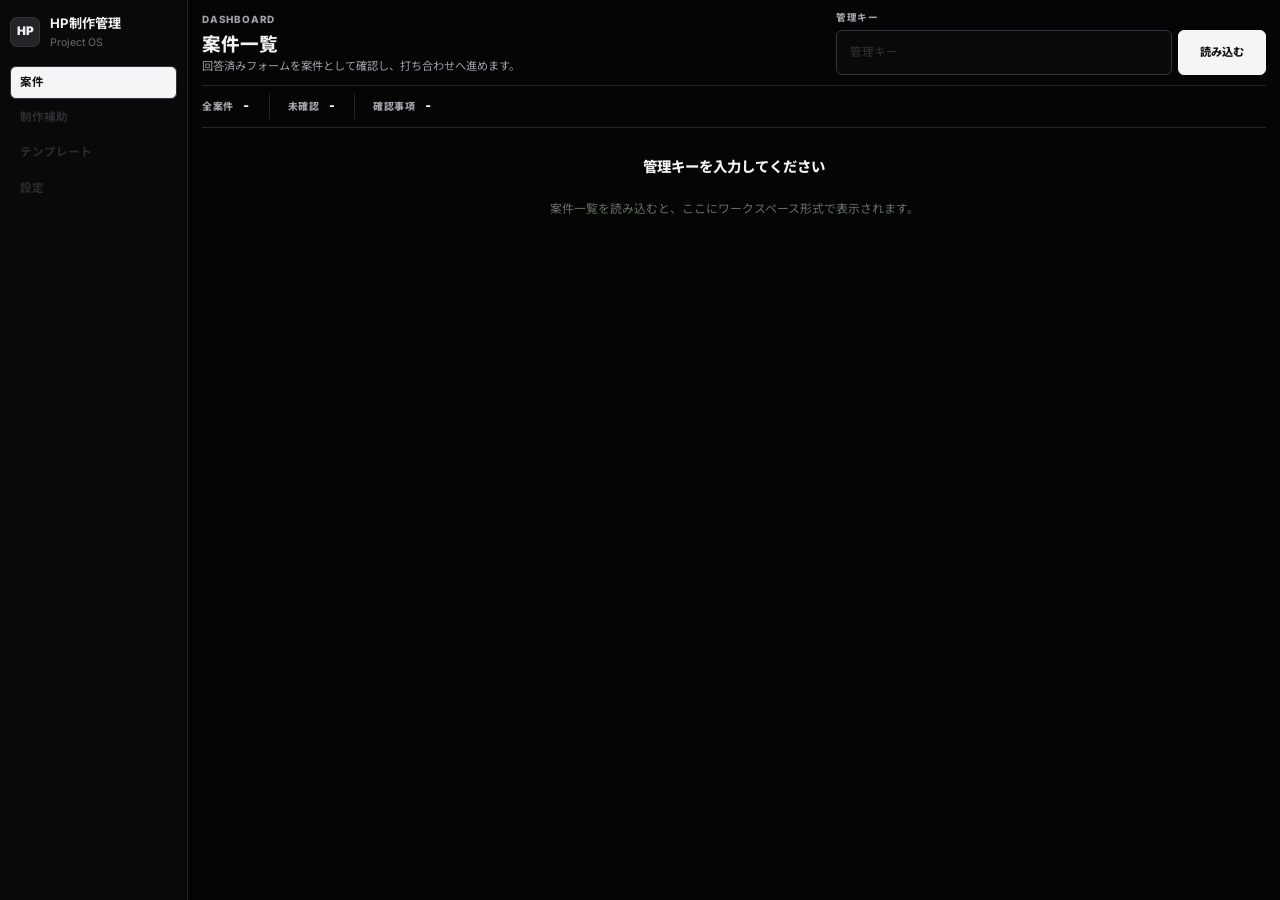
==== admin.html @ 3d40e015 "Darken compact meeting edit form" ====
<!doctype html>
<html lang="ja">
  <head>
    <meta charset="utf-8" />
    <meta name="viewport" content="width=device-width, initial-scale=1" />
    <title>HP制作管理 管理画面</title>
    <meta
      name="description"
      content="ホームページ制作案件を管理するための管理画面です。"
    />
    <link rel="stylesheet" href="./styles.css?v=20260622-dark-meeting-edit" />
  </head>
  <body>
    <main class="app-shell" aria-label="管理画面を読み込み中"></main>
    <script src="./config.js?v=20260525"></script>
    <script src="./app.js?v=20260622-dark-meeting-edit"></script>
  </body>
</html>
---- styles.css ----
@import url("https://fonts.googleapis.com/css2?family=Inter:wght@400;500;600;700;800&family=Noto+Sans+JP:wght@400;500;700;800&display=swap");

:root {
  color-scheme: light;
  --bg: #121513;
  --bg-soft: #eef0eb;
  --panel: #fbfbf8;
  --paper: #ffffff;
  --text: #171917;
  --muted: #676b65;
  --line: #d9ddd4;
  --line-strong: #b9c0b5;
  --soft: #f3f4ef;
  --primary: #0b6b63;
  --primary-dark: #084b46;
  --primary-soft: #e5f1ef;
  --accent: #a8663a;
  --danger: #b42318;
  --danger-soft: #fff1ee;
  --focus: #1f8bff;
  --shadow: 0 28px 80px rgba(0, 0, 0, 0.28);
}

* {
  box-sizing: border-box;
  letter-spacing: 0;
}

body {
  margin: 0;
  min-width: 0;
  min-height: 100vh;
  background:
    linear-gradient(90deg, rgba(255, 255, 255, 0.045) 1px, transparent 1px),
    linear-gradient(180deg, rgba(255, 255, 255, 0.04) 1px, transparent 1px),
    linear-gradient(145deg, #101412 0%, #18211f 48%, #e9e7df 48.1%, #f5f3ee 100%);
  background-size: 64px 64px, 64px 64px, auto;
  color: var(--text);
  font-family:
    "Noto Sans JP",
    "Yu Gothic",
    "Hiragino Kaku Gothic ProN",
    system-ui,
    -apple-system,
    BlinkMacSystemFont,
    "Segoe UI",
    sans-serif;
  line-height: 1.7;
}

button,
input,
textarea,
select {
  font: inherit;
}

button {
  cursor: pointer;
}

.app-shell {
  width: 100%;
  min-height: 100vh;
  padding: 48px 18px;
  display: flex;
  align-items: flex-start;
  justify-content: center;
}

.form-panel {
  position: relative;
  width: min(100%, 1060px);
  overflow: hidden;
  background: var(--panel);
  border: 1px solid rgba(255, 255, 255, 0.52);
  border-radius: 8px;
  box-shadow: var(--shadow);
  padding: 46px;
}

.form-panel::before {
  content: "";
  position: absolute;
  inset: 0 0 auto;
  height: 5px;
  background: linear-gradient(90deg, var(--primary), var(--accent));
}

.app-header {
  margin-bottom: 32px;
  padding-bottom: 26px;
  border-bottom: 1px solid var(--line);
}

.meeting-banner {
  display: flex;
  align-items: center;
  justify-content: space-between;
  gap: 18px;
  margin: -10px 0 30px;
  padding: 16px;
  border: 1px solid #bfd7d4;
  border-radius: 6px;
  background: var(--primary-soft);
}

.meeting-kicker {
  margin: 0 0 2px;
  color: var(--primary-dark);
  font-size: 0.78rem;
  font-weight: 850;
}

.meeting-title {
  margin: 0;
  font-weight: 850;
}

.meeting-meta {
  margin: 4px 0 0;
  color: var(--muted);
  font-size: 0.9rem;
}

.meeting-actions {
  display: flex;
  flex: 0 0 auto;
  gap: 10px;
}

.meeting-actions .button {
  width: 54px;
  min-height: 46px;
  padding: 9px;
  white-space: nowrap;
}

.icon-text-button {
  display: inline-flex;
  align-items: center;
  justify-content: center;
  gap: 8px;
}

.button-icon {
  display: inline-grid;
  place-items: center;
  width: 22px;
  height: 22px;
  flex: 0 0 auto;
}

.button-icon svg {
  width: 21px;
  height: 21px;
  fill: none;
  stroke: currentColor;
  stroke-width: 2.2;
  stroke-linecap: round;
  stroke-linejoin: round;
}

.meeting-actions .button span:last-child {
  display: none;
}

.eyebrow {
  margin: 0 0 10px;
  color: var(--accent);
  font-size: 0.86rem;
  font-weight: 800;
}

h1,
h2,
h3 {
  line-height: 1.32;
}

h1 {
  margin: 0;
  color: #111311;
  font-size: 2.16rem;
  font-weight: 850;
}

.lead {
  max-width: none;
  margin: 16px 0 0;
  color: var(--muted);
  font-size: 1rem;
}

.progress-wrap {
  margin-bottom: 30px;
}

.progress-meta-hidden {
  display: none !important;
}

.progress-meta {
  display: flex;
  align-items: center;
  justify-content: space-between;
  gap: 16px;
  margin-bottom: 10px;
  color: var(--muted);
  font-size: 0.92rem;
  font-weight: 700;
}

.save-status {
  color: var(--primary);
}

.progress-track {
  height: 8px;
  overflow: hidden;
  border-radius: 999px;
  background: #e4e7df;
}

.progress-bar {
  height: 100%;
  width: 0;
  border-radius: inherit;
  background: linear-gradient(90deg, var(--primary), #2d8d83 62%, var(--accent));
  transition: width 180ms ease;
}

.step-jump-nav {
  display: grid;
  grid-template-columns: repeat(10, minmax(0, 1fr));
  gap: 7px;
  margin-top: 14px;
}

.step-jump-button {
  display: grid;
  place-items: center;
  gap: 3px;
  min-width: 0;
  min-height: 52px;
  padding: 7px 5px;
  border: 1px solid var(--line);
  border-radius: 6px;
  background: var(--paper);
  color: var(--muted);
  font-weight: 850;
}

.step-jump-button:hover,
.step-jump-button:focus-visible {
  border-color: var(--primary);
  color: var(--primary-dark);
  background: var(--primary-soft);
}

.step-jump-button.active {
  border-color: var(--primary);
  background: var(--primary);
  color: #ffffff;
}

.step-jump-button.visited:not(.active) {
  border-color: #c7dcd9;
  background: #f0f7f5;
  color: var(--primary-dark);
}

.step-jump-number {
  display: inline-grid;
  place-items: center;
  width: 22px;
  height: 22px;
  border-radius: 999px;
  background: #eef0eb;
  color: inherit;
  font-size: 0.82rem;
  line-height: 1;
}

.step-jump-button.active .step-jump-number {
  background: rgba(255, 255, 255, 0.2);
}

.step-jump-label {
  width: 100%;
  overflow: hidden;
  text-align: center;
  text-overflow: ellipsis;
  white-space: nowrap;
  font-size: 0.72rem;
  line-height: 1.15;
}

.review-needed-panel {
  margin: -10px 0 28px;
  padding: 16px;
  border: 1px solid var(--line);
  border-radius: 6px;
  background: var(--paper);
  box-shadow: 0 10px 28px rgba(18, 21, 19, 0.05);
}

.review-needed-header {
  display: flex;
  align-items: center;
  justify-content: space-between;
  gap: 12px;
  margin-bottom: 12px;
}

.review-needed-kicker {
  margin: 0 0 2px;
  color: var(--accent);
  font-size: 0.78rem;
  font-weight: 850;
}

.review-needed-header h2 {
  margin: 0;
  font-size: 1.08rem;
}

.review-needed-list {
  display: grid;
  grid-template-columns: repeat(2, minmax(0, 1fr));
  gap: 8px;
}

.review-needed-item {
  display: grid;
  grid-template-columns: 72px 1fr;
  align-items: center;
  gap: 10px;
  min-width: 0;
  border: 1px solid var(--line);
  border-radius: 6px;
  background: var(--soft);
  padding: 10px;
  color: var(--text);
  text-align: left;
}

.review-needed-item:hover,
.review-needed-item:focus-visible {
  border-color: var(--primary);
  background: var(--primary-soft);
}

.review-needed-step {
  display: inline-grid;
  place-items: center;
  min-height: 30px;
  border-radius: 999px;
  background: #ffffff;
  color: var(--primary-dark);
  font-size: 0.78rem;
  font-weight: 850;
}

.review-needed-main {
  display: grid;
  gap: 1px;
  min-width: 0;
}

.review-needed-field {
  overflow: hidden;
  color: var(--muted);
  font-size: 0.82rem;
  text-overflow: ellipsis;
  white-space: nowrap;
}

.review-needed-value {
  overflow: hidden;
  font-weight: 850;
  text-overflow: ellipsis;
  white-space: nowrap;
}

.review-needed-summary {
  display: flex;
  align-items: center;
  gap: 14px;
  margin-bottom: 18px;
  padding: 16px;
  border-radius: 6px;
  background: var(--primary-soft);
  color: var(--primary-dark);
}

.review-needed-summary span {
  display: inline-grid;
  place-items: center;
  width: 46px;
  height: 46px;
  border-radius: 999px;
  background: var(--primary);
  color: #ffffff;
  font-size: 1.35rem;
  font-weight: 850;
}

.review-needed-summary p {
  margin: 0;
  font-weight: 850;
}

.review-needed-groups {
  display: grid;
  gap: 16px;
}

.review-needed-group {
  border: 1px solid var(--line);
  border-radius: 6px;
  background: var(--paper);
  overflow: hidden;
}

.review-needed-group-title {
  width: 100%;
  display: grid;
  grid-template-columns: 86px 1fr auto;
  align-items: center;
  gap: 12px;
  border: 0;
  border-bottom: 1px solid var(--line);
  background: #f7f8f4;
  padding: 13px 14px;
  text-align: left;
}

.review-needed-group-title span {
  display: inline-grid;
  place-items: center;
  min-height: 30px;
  border-radius: 999px;
  background: #ffffff;
  color: var(--primary-dark);
  font-size: 0.78rem;
  font-weight: 850;
}

.review-needed-group-title strong {
  min-width: 0;
  font-size: 1rem;
}

.review-needed-group-title em {
  color: var(--muted);
  font-style: normal;
  font-weight: 850;
}

.review-needed-list-large {
  grid-template-columns: repeat(2, minmax(0, 1fr));
  padding: 12px;
}

.review-needed-list-large .review-needed-item {
  grid-template-columns: 1fr;
}

.admin-mode {
  min-height: 100vh;
  background: #f6f7f3;
  color: #151815;
}

.admin-app-shell {
  min-height: 100vh;
  display: grid;
  grid-template-columns: 248px 1fr;
}

body.is-company-management-open {
  overflow: hidden;
}

.admin-sidebar {
  position: sticky;
  top: 0;
  height: 100vh;
  padding: 24px 18px;
  background: #111714;
  color: #f7f4e9;
}

.admin-brand {
  display: flex;
  align-items: center;
  gap: 12px;
  margin-bottom: 30px;
}

.admin-brand > span {
  display: grid;
  place-items: center;
  width: 42px;
  height: 42px;
  border-radius: 8px;
  background: #e6c66a;
  color: #111714;
  font-weight: 900;
}

.admin-brand strong,
.admin-brand small {
  display: block;
}

.admin-brand small {
  color: #aab0a5;
}

.admin-nav {
  display: grid;
  gap: 8px;
}

.admin-nav a {
  display: block;
  border-radius: 6px;
  color: #cfd5ca;
  padding: 11px 12px;
  text-decoration: none;
  font-weight: 850;
}

.admin-nav a.active {
  background: #25332d;
  color: #ffffff;
}

.admin-nav a[aria-disabled="true"] {
  opacity: 0.48;
}

.admin-workspace {
  padding: 28px;
}

.admin-hero {
  display: grid;
  grid-template-columns: 1fr minmax(320px, 420px);
  gap: 18px;
  align-items: end;
  margin-bottom: 18px;
}

.admin-hero p {
  margin: 0 0 6px;
  color: #0b6b63;
  font-size: 0.82rem;
  font-weight: 900;
  text-transform: uppercase;
}

.admin-hero h1 {
  margin: 0;
  font-size: 2rem;
}

.admin-hero span {
  color: #697067;
}

.admin-key-card,
.admin-stats article,
.admin-control-bar,
.admin-card,
.admin-empty-state {
  border: 1px solid #d8ddd4;
  border-radius: 8px;
  background: #ffffff;
  box-shadow: 0 14px 34px rgba(18, 21, 19, 0.06);
}

.admin-key-card {
  padding: 14px;
}

.admin-key-card label,
.admin-search label,
.admin-status-filter label {
  display: block;
  margin-bottom: 7px;
  color: #697067;
  font-size: 0.78rem;
  font-weight: 850;
}

.admin-key-card div {
  display: grid;
  grid-template-columns: 1fr auto;
  gap: 8px;
}

.admin-primary-button {
  display: inline-flex;
  align-items: center;
  justify-content: center;
  min-height: 44px;
  border: 0;
  border-radius: 6px;
  background: #111714;
  color: #ffffff;
  padding: 10px 16px;
  text-decoration: none;
  font-weight: 900;
}

.admin-stats {
  display: grid;
  grid-template-columns: repeat(3, minmax(0, 1fr));
  gap: 12px;
  margin-bottom: 16px;
}

.admin-stats article {
  padding: 16px;
}

.admin-stats span {
  display: block;
  color: #697067;
  font-size: 0.82rem;
  font-weight: 850;
}

.admin-stats strong {
  display: block;
  margin-top: 4px;
  font-size: 1.9rem;
}

.admin-control-bar {
  display: grid;
  grid-template-columns: 1fr 220px auto;
  gap: 12px;
  align-items: end;
  margin-bottom: 16px;
  padding: 14px;
}

.admin-summary {
  color: #697067;
  font-weight: 850;
  white-space: nowrap;
}

.admin-list {
  display: grid;
  gap: 12px;
}

.admin-empty-state {
  padding: 36px;
  text-align: center;
}

.admin-empty-state h2,
.admin-empty-state p {
  margin: 0;
}

.admin-empty-state p {
  margin-top: 8px;
  color: #697067;
}

.admin-card {
  padding: 0;
}

.admin-card-date {
  margin: 0 0 4px;
  color: #697067;
  font-size: 0.82rem;
  font-weight: 850;
}

.admin-card h2,
.admin-card p {
  margin: 0;
}

.admin-company-card-button {
  display: block;
  width: 100%;
  min-height: 74px;
  border: 0;
  border-radius: 8px;
  background: #ffffff;
  color: #111714;
  padding: 20px 22px;
  font-size: 1.28rem;
  font-weight: 900;
  text-align: left;
  cursor: pointer;
}

.admin-company-card-button:hover,
.admin-company-card-button:focus-visible {
  background: #f7faf7;
  color: #075f55;
}

.project-drawer {
  position: fixed;
  inset: 0;
  z-index: 100;
  background: #eef1ec;
}

.project-drawer-backdrop {
  display: none;
  border: 0;
  background: transparent;
}

.project-drawer-panel {
  position: absolute;
  inset: 0;
  width: 100%;
  min-height: 100dvh;
  overflow: auto;
  background: #eef1ec;
  box-shadow: none;
}

.project-drawer-header {
  position: sticky;
  top: 0;
  z-index: 1;
  display: flex;
  align-items: flex-start;
  justify-content: space-between;
  gap: 16px;
  padding: 22px;
  border-bottom: 1px solid #d8ddd4;
  background: #ffffff;
}

.project-drawer-header p,
.project-drawer-header h2,
.project-drawer-header span {
  margin: 0;
}

.project-drawer-header p {
  color: #0b6b63;
  font-size: 0.78rem;
  font-weight: 900;
}

.project-drawer-header h2 {
  margin-top: 2px;
  font-size: 1.35rem;
}

.project-drawer-header span {
  color: #697067;
}

.project-drawer-close {
  display: inline-grid;
  place-items: center;
  width: 38px;
  height: 38px;
  border: 1px solid #d8ddd4;
  border-radius: 999px;
  background: #ffffff;
  color: #111714;
  font-size: 1.2rem;
}

.project-explorer {
  display: grid;
  grid-template-columns: 320px minmax(0, 1fr);
  min-height: calc(100dvh - 101px);
}

.project-tree {
  border-right: 1px solid #d8ddd4;
  background: #f7f8f5;
  padding: 16px 12px;
}

.project-tree-root {
  margin: 0 0 12px;
  border-radius: 6px;
  background: #111714;
  color: #ffffff;
  padding: 11px 12px;
  font-size: 0.86rem;
  font-weight: 900;
}

.project-tree-item {
  display: grid;
  grid-template-columns: 30px minmax(0, 1fr) auto;
  align-items: center;
  gap: 10px;
  width: 100%;
  min-height: 58px;
  border: 0;
  border-radius: 7px;
  background: transparent;
  color: #30362f;
  padding: 9px 10px;
  text-align: left;
}

.project-tree-item:hover,
.project-tree-item.is-active {
  background: #e4ebe6;
}

.project-tree-item:disabled {
  cursor: not-allowed;
  opacity: 0.45;
}

.project-tree-item.is-active {
  color: #075f55;
}

.project-tree-child {
  margin-left: 20px;
  width: calc(100% - 20px);
}

.project-folder-icon {
  position: relative;
  width: 24px;
  height: 18px;
  border-radius: 4px;
  background: #0b6b63;
}

.project-folder-icon::before {
  content: "";
  position: absolute;
  top: -5px;
  left: 2px;
  width: 11px;
  height: 7px;
  border-radius: 4px 4px 0 0;
  background: #2c8f83;
}

.project-folder-icon.is-info {
  border-radius: 999px;
}

.project-folder-icon.is-info::before {
  display: none;
}

.project-folder-icon.is-link {
  width: 24px;
  height: 24px;
  border-radius: 999px;
  background: #111714;
}

.project-folder-icon.is-link::before {
  top: 6px;
  left: 6px;
  width: 12px;
  height: 6px;
  border: 2px solid #ffffff;
  border-radius: 999px;
  background: transparent;
}

.project-folder-icon.is-requirements {
  width: 24px;
  height: 24px;
  border-radius: 7px;
  background: #f0c400;
}

.project-folder-icon.is-requirements::before {
  top: 5px;
  left: 5px;
  width: 14px;
  height: 3px;
  border-radius: 999px;
  background: #111714;
  box-shadow: 0 6px 0 #111714, 0 12px 0 #111714;
}

.project-folder-icon.is-ai {
  width: 24px;
  height: 24px;
  border-radius: 7px;
  background: #111714;
}

.project-folder-icon.is-ai::before {
  top: 5px;
  left: 5px;
  width: 14px;
  height: 14px;
  border-radius: 4px;
  background: linear-gradient(135deg, #f0c400, #0b6b63);
}

.project-tree-item strong,
.project-tree-item small,
.project-tree-item em {
  display: block;
}

.project-tree-item strong {
  overflow: hidden;
  text-overflow: ellipsis;
  white-space: nowrap;
}

.project-tree-item small {
  margin-top: 2px;
  color: #697067;
  font-size: 0.76rem;
  font-weight: 800;
}

.project-tree-item em {
  min-width: 24px;
  border-radius: 999px;
  background: #ffffff;
  color: #697067;
  padding: 3px 7px;
  font-style: normal;
  font-size: 0.75rem;
  font-weight: 900;
  text-align: center;
}

.project-file-pane {
  padding: 22px;
}

.project-file-pane-header {
  display: flex;
  align-items: flex-start;
  justify-content: space-between;
  gap: 16px;
  margin-bottom: 14px;
  border: 1px solid #d8ddd4;
  border-radius: 8px;
  background: #ffffff;
  padding: 18px;
}

.project-file-pane-header p,
.project-file-pane-header h3,
.project-file-pane-header span {
  margin: 0;
}

.project-file-pane-header p {
  color: #697067;
  font-size: 0.8rem;
  font-weight: 900;
}

.project-file-pane-header h3 {
  margin-top: 3px;
  font-size: 1.3rem;
}

.project-file-pane-header span {
  display: block;
  margin-top: 5px;
  color: #697067;
}

.project-file-pane-header > strong {
  justify-self: start;
  border-radius: 999px;
  background: #dff0eb;
  color: #075f55;
  padding: 7px 12px;
  white-space: nowrap;
}

.project-file-list {
  display: grid;
  gap: 8px;
}

.project-file-row {
  display: grid;
  grid-template-columns: 58px minmax(0, 1fr);
  align-items: center;
  gap: 12px;
  border: 1px solid #d8ddd4;
  border-radius: 8px;
  background: #ffffff;
  padding: 12px;
}

.project-file-icon {
  display: inline-grid;
  place-items: center;
  width: 46px;
  height: 46px;
  border-radius: 6px;
  background: #111714;
  color: #ffffff;
  font-size: 0.7rem;
  font-weight: 900;
}

.project-file-row strong {
  display: block;
  overflow-wrap: anywhere;
  font-size: 0.95rem;
}

.project-file-row small {
  display: block;
  margin-top: 4px;
  color: #697067;
  font-weight: 800;
}

.project-empty-state {
  display: grid;
  place-items: center;
  min-height: 220px;
  border: 1px dashed #cbd3c7;
  border-radius: 8px;
  background: #ffffff;
  color: #697067;
  padding: 24px;
  text-align: center;
}

.project-empty-state p,
.project-empty-state span {
  margin: 0;
}

.project-empty-state p {
  color: #111714;
  font-size: 1.05rem;
  font-weight: 900;
}

.company-detail-grid {
  display: grid;
  grid-template-columns: repeat(2, minmax(0, 1fr));
  gap: 10px;
}

.company-detail-card {
  border: 1px solid #d8ddd4;
  border-radius: 8px;
  background: #ffffff;
  padding: 16px;
}

.company-detail-card span,
.company-detail-card strong {
  display: block;
}

.company-detail-card span {
  color: #697067;
  font-size: 0.78rem;
  font-weight: 900;
}

.company-detail-card strong {
  margin-top: 5px;
  overflow-wrap: anywhere;
  font-size: 1.04rem;
}

.company-action-list {
  display: grid;
  gap: 10px;
}

.company-action-card {
  display: block;
  border: 1px solid #d8ddd4;
  border-radius: 8px;
  background: #ffffff;
  color: #111714;
  padding: 18px;
  text-decoration: none;
}

.company-action-card:hover,
.company-action-card:focus-visible {
  border-color: #0b6b63;
  color: #075f55;
}

.company-action-card span,
.company-action-card strong {
  display: block;
}

.company-action-card span {
  color: #697067;
  font-size: 0.8rem;
  font-weight: 900;
}

.company-action-card strong {
  margin-top: 4px;
  font-size: 1.2rem;
}

.company-action-mini-button {
  align-self: flex-start;
  border: 0;
  border-radius: 6px;
  background: #111714;
  color: #ffffff;
  padding: 10px 14px;
  font-weight: 900;
}

.requirements-board {
  display: grid;
  grid-template-columns: repeat(2, minmax(0, 1fr));
  gap: 10px;
}

.requirement-card {
  min-height: 152px;
  border: 1px solid #d8ddd4;
  border-radius: 8px;
  background: #ffffff;
  padding: 16px;
}

.requirement-card span,
.requirement-card strong,
.requirement-card p {
  display: block;
  margin: 0;
}

.requirement-card span {
  color: #0b6b63;
  font-size: 0.78rem;
  font-weight: 900;
}

.requirement-card strong {
  margin-top: 8px;
  overflow-wrap: anywhere;
  color: #111714;
  font-size: 1.06rem;
  line-height: 1.55;
}

.requirement-card p {
  margin-top: 10px;
  color: #697067;
  font-size: 0.88rem;
  line-height: 1.55;
}

.ai-requirements-layout {
  display: grid;
  grid-template-columns: minmax(240px, 320px) minmax(0, 1fr);
  gap: 12px;
}

.ai-requirements-guide {
  align-self: start;
  border: 1px solid #d8ddd4;
  border-radius: 8px;
  background: #ffffff;
  padding: 18px;
}

.ai-requirements-guide span,
.ai-requirements-guide strong,
.ai-requirements-guide p {
  display: block;
  margin: 0;
}

.ai-requirements-guide span {
  color: #0b6b63;
  font-size: 0.78rem;
  font-weight: 900;
}

.ai-requirements-guide strong {
  margin-top: 8px;
  line-height: 1.55;
}

.ai-requirements-guide p {
  margin-top: 12px;
  color: #697067;
  line-height: 1.65;
}

.ai-requirements-prompt {
  width: 100%;
  min-height: 620px;
  border: 1px solid #d8ddd4;
  border-radius: 8px;
  background: #ffffff;
  color: #111714;
  padding: 18px;
  font-family: "Consolas", "Menlo", monospace;
  font-size: 0.9rem;
  line-height: 1.7;
  resize: vertical;
}

.step-header {
  margin-bottom: 24px;
}

.step-title-row {
  display: flex;
  align-items: center;
  gap: 10px;
  margin-bottom: 9px;
}

.step-title-row h2 {
  margin: 0;
  color: #141614;
  font-size: 1.48rem;
  font-weight: 850;
}

.step-description {
  margin: 0;
  color: var(--muted);
}

.help-trigger {
  display: inline-grid;
  flex: 0 0 auto;
  place-items: center;
  width: 26px;
  height: 26px;
  border: 1px solid var(--line);
  border-radius: 999px;
  background: var(--paper);
  color: var(--primary-dark);
  padding: 0;
  font-size: 0.86rem;
  font-weight: 800;
  line-height: 1;
}

.help-trigger:hover,
.help-trigger:focus-visible {
  border-color: var(--primary);
  background: var(--primary-soft);
}

.fields {
  display: grid;
  gap: 18px;
}

.field {
  display: grid;
  gap: 8px;
}

.field:is(fieldset) {
  min-inline-size: 0;
  border: 0;
  margin: 0;
  padding: 0;
}

.field label,
.field legend {
  color: var(--text);
  font-weight: 800;
}

.field > label {
  display: inline-flex;
  align-items: center;
  gap: 6px;
  width: fit-content;
}

.required {
  display: inline-flex;
  align-items: center;
  min-height: 22px;
  margin-left: 4px;
  border-radius: 999px;
  background: var(--danger-soft);
  color: var(--danger);
  padding: 1px 7px;
  font-size: 0.78rem;
  font-weight: 800;
}

.hint {
  margin: 0;
  color: var(--muted);
  font-size: 0.92rem;
}

input,
textarea,
select {
  width: 100%;
  min-height: 50px;
  border: 1px solid var(--line);
  border-radius: 6px;
  background: var(--paper);
  color: var(--text);
  padding: 12px 13px;
  transition:
    border-color 160ms ease,
    box-shadow 160ms ease,
    background-color 160ms ease;
}

textarea {
  min-height: 112px;
  resize: vertical;
}

input:hover,
textarea:hover,
select:hover {
  border-color: var(--line-strong);
}

input::placeholder,
textarea::placeholder {
  color: #8f968d;
  opacity: 0.48;
}

input:focus,
textarea:focus,
select:focus,
button:focus-visible,
summary:focus-visible {
  outline: 3px solid rgba(31, 139, 255, 0.24);
  outline-offset: 2px;
}

.error-text {
  display: none;
  color: var(--danger);
  font-size: 0.9rem;
}

.field.invalid input {
  border-color: var(--danger);
  background: var(--danger-soft);
}

.field.invalid .error-text {
  display: block;
}

.option-grid {
  display: grid;
  grid-template-columns: repeat(auto-fit, minmax(190px, 1fr));
  gap: 10px;
  border: 0;
  padding: 0;
  margin: 0;
}

.option-card {
  position: relative;
  display: flex;
  min-height: 56px;
  align-items: center;
  gap: 10px;
  border: 1px solid var(--line);
  border-radius: 6px;
  background: var(--paper);
  padding: 12px 13px;
  transition:
    transform 140ms ease,
    border-color 140ms ease,
    background-color 140ms ease;
}

.option-card:hover {
  transform: translateY(-1px);
  border-color: var(--line-strong);
}

.option-card input {
  width: 18px;
  min-height: 18px;
  height: 18px;
  flex: 0 0 auto;
  accent-color: var(--primary);
}

.option-card:has(input:checked) {
  border-color: var(--primary);
  background: var(--primary-soft);
}

.schedule-step-header {
  max-width: none;
  margin-right: 0;
  margin-left: 0;
  text-align: left;
}

.schedule-step-header h2 {
  margin: 0 0 8px;
  color: #12231f;
  font-size: 1.62rem;
  font-weight: 850;
}

.schedule-sections {
  display: grid;
  gap: 24px;
}

.schedule-section {
  display: grid;
  gap: 12px;
}

.schedule-section h3 {
  display: flex;
  align-items: center;
  gap: 10px;
  margin: 0;
  color: #12231f;
  font-size: 1.08rem;
  font-weight: 850;
}

.schedule-section h3::before {
  content: "";
  width: 5px;
  height: 24px;
  border-radius: 999px;
  background: var(--primary);
}

.schedule-section-body {
  display: grid;
  gap: 13px;
}

.domain-server-pair {
  display: grid;
  grid-template-columns: repeat(2, minmax(0, 1fr));
  gap: 17px;
}

.schedule-field-row {
  display: grid;
  grid-template-columns: minmax(0, 1fr);
  gap: 6px;
}

.schedule-field-main {
  min-width: 0;
}

.schedule-side-note {
  margin: 0;
  color: var(--muted);
  font-size: 0.84rem;
  line-height: 1.65;
}

.schedule-field-row:has(textarea) .schedule-side-note {
  margin-top: 0;
}

.server-info-grid {
  display: grid;
  grid-template-columns: repeat(2, minmax(0, 1fr));
  gap: 14px;
  margin-bottom: 2px;
}

.server-info-card {
  display: grid;
  grid-template-columns: 56px minmax(0, 1fr);
  gap: 13px;
  align-items: center;
  min-height: 116px;
  border: 1px solid #dfe6dc;
  border-radius: 8px;
  background: linear-gradient(135deg, #eef3eb, #f7f7f2);
  padding: 16px;
}

.server-info-card img {
  width: 52px;
  height: 52px;
  object-fit: contain;
}

.server-info-card h4 {
  margin: 0 0 4px;
  color: #12231f;
  font-size: 0.96rem;
  font-weight: 850;
  line-height: 1.45;
}

.server-info-card p {
  margin: 0;
  color: var(--muted);
  font-size: 0.82rem;
  line-height: 1.6;
}

.purpose-field legend {
  display: flex;
  align-items: center;
  justify-content: space-between;
  gap: 12px;
  width: 100%;
}

.choice-note {
  color: var(--accent);
  font-size: 0.82rem;
  font-weight: 850;
}

.purpose-option-grid {
  display: grid;
  grid-template-columns: repeat(3, minmax(0, 1fr));
  gap: 12px;
  margin-top: 4px;
}

.purpose-card {
  position: relative;
  display: grid;
  min-height: 142px;
  place-items: center;
  align-content: center;
  gap: 12px;
  border: 1px solid var(--line);
  border-radius: 8px;
  background: var(--paper);
  color: var(--primary-dark);
  padding: 22px 14px 18px;
  text-align: center;
  box-shadow: 0 10px 28px rgba(18, 21, 19, 0.06);
  transition:
    transform 150ms ease,
    border-color 150ms ease,
    background-color 150ms ease,
    color 150ms ease,
    box-shadow 150ms ease;
}

.purpose-card:hover {
  transform: translateY(-2px);
  border-color: var(--line-strong);
  box-shadow: 0 16px 34px rgba(18, 21, 19, 0.1);
}

.purpose-card input {
  position: absolute;
  width: 1px;
  height: 1px;
  overflow: hidden;
  clip: rect(0 0 0 0);
  clip-path: inset(50%);
  white-space: nowrap;
}

.purpose-icon {
  display: block;
  width: 42px;
  height: 42px;
  object-fit: contain;
  filter: brightness(0) saturate(100%) invert(22%) sepia(37%) saturate(1053%) hue-rotate(130deg) brightness(92%) contrast(94%);
  transition: filter 150ms ease;
}

.purpose-label {
  max-width: 100%;
  color: var(--text);
  font-size: 0.95rem;
  font-weight: 850;
  line-height: 1.35;
}

.purpose-check {
  position: absolute;
  top: 12px;
  right: 12px;
  display: grid;
  width: 20px;
  height: 20px;
  place-items: center;
  border: 1.5px solid var(--line);
  border-radius: 999px;
  background: var(--paper);
}

.purpose-check::after {
  content: "";
  width: 7px;
  height: 4px;
  border: solid transparent;
  border-width: 0 0 2px 2px;
  transform: rotate(-45deg);
}

.purpose-card:has(input:focus-visible) {
  outline: 3px solid rgba(31, 139, 255, 0.24);
  outline-offset: 2px;
}

.purpose-card:has(input:checked) {
  border-color: var(--primary-dark);
  background:
    linear-gradient(160deg, rgba(255, 255, 255, 0.07), transparent 42%),
    var(--primary);
  color: #ffffff;
  box-shadow: 0 18px 36px rgba(8, 75, 70, 0.2);
}

.purpose-card:has(input:checked) .purpose-label {
  color: #ffffff;
}

.purpose-card:has(input:checked) .purpose-icon {
  filter: none;
}

.purpose-card:has(input:checked) .purpose-check {
  border-color: #ffffff;
  background: #ffffff;
}

.purpose-card:has(input:checked) .purpose-check::after {
  border-color: var(--primary);
}

.audience-field legend {
  display: flex;
  align-items: center;
  justify-content: space-between;
  gap: 12px;
  width: 100%;
}

.audience-option-grid {
  display: grid;
  grid-template-columns: repeat(4, minmax(0, 1fr));
  gap: 12px;
  margin-top: 4px;
}

.audience-card {
  position: relative;
  display: grid;
  grid-template-columns: 30px minmax(0, 1fr) 22px;
  min-height: 58px;
  align-items: center;
  gap: 12px;
  border: 1px solid var(--line);
  border-radius: 6px;
  background: var(--paper);
  color: var(--primary-dark);
  padding: 12px 12px;
  box-shadow: 0 8px 22px rgba(18, 21, 19, 0.05);
  transition:
    transform 150ms ease,
    border-color 150ms ease,
    background-color 150ms ease,
    color 150ms ease,
    box-shadow 150ms ease;
}

.audience-card:hover {
  transform: translateY(-1px);
  border-color: var(--line-strong);
  box-shadow: 0 13px 28px rgba(18, 21, 19, 0.08);
}

.audience-card input {
  position: absolute;
  width: 1px;
  height: 1px;
  overflow: hidden;
  clip: rect(0 0 0 0);
  clip-path: inset(50%);
  white-space: nowrap;
}

.audience-icon,
.field-icon {
  display: block;
  object-fit: contain;
  filter: brightness(0) saturate(100%) invert(22%) sepia(37%) saturate(1053%) hue-rotate(130deg) brightness(92%) contrast(94%);
}

.audience-icon {
  width: 30px;
  height: 30px;
}

.field-icon {
  width: 22px;
  height: 22px;
}

.audience-label {
  min-width: 0;
  color: var(--text);
  font-size: 0.92rem;
  font-weight: 850;
  line-height: 1.35;
  white-space: nowrap;
}

.audience-check {
  display: grid;
  width: 20px;
  height: 20px;
  place-items: center;
  border: 1.5px solid var(--line-strong);
  border-radius: 6px;
  background: var(--paper);
}

.audience-check::after {
  content: "";
  width: 7px;
  height: 4px;
  border: solid transparent;
  border-width: 0 0 2px 2px;
  transform: rotate(-45deg);
}

.audience-card:has(input:focus-visible) {
  outline: 3px solid rgba(31, 139, 255, 0.24);
  outline-offset: 2px;
}

.audience-card:has(input:checked) {
  border-color: var(--primary-dark);
  background:
    linear-gradient(160deg, rgba(255, 255, 255, 0.07), transparent 42%),
    var(--primary);
  color: #ffffff;
  box-shadow: 0 15px 30px rgba(8, 75, 70, 0.18);
}

.audience-card:has(input:checked) .audience-label {
  color: #ffffff;
}

.audience-card:has(input:checked) .audience-icon {
  filter: none;
}

.audience-card:has(input:checked) .audience-check {
  border-color: #ffffff;
  border-radius: 999px;
  background: #ffffff;
}

.audience-card:has(input:checked) .audience-check::after {
  border-color: var(--primary);
}

.control-shell {
  position: relative;
}

.control-shell.has-field-icon input,
.control-shell.has-field-icon select,
.control-shell.has-field-icon textarea {
  padding-left: 48px;
}

.field-icon {
  position: absolute;
  left: 15px;
  top: 25px;
  z-index: 1;
  transform: translateY(-50%);
  pointer-events: none;
  opacity: 0.88;
}

.textarea-shell .field-icon {
  top: 21px;
  transform: none;
}

.tri-list {
  display: grid;
  gap: 12px;
}

.tri-row {
  display: grid;
  grid-template-columns: minmax(120px, 1fr) auto;
  gap: 12px;
  align-items: center;
  padding: 13px;
  border: 1px solid var(--line);
  border-radius: 6px;
  background: var(--paper);
}

.tri-label {
  font-weight: 800;
}

.tri-controls {
  display: grid;
  grid-template-columns: repeat(3, minmax(72px, 1fr));
  gap: 0;
  overflow: hidden;
  border: 1px solid var(--line);
  border-radius: 6px;
}

.tri-controls label {
  display: flex;
  align-items: center;
  justify-content: center;
  width: 100%;
  min-width: 0;
  min-height: 40px;
  border-right: 1px solid var(--line);
  color: var(--muted);
  background: #fafaf7;
  padding: 0 12px;
  font-size: 0.91rem;
  font-weight: 800;
  white-space: nowrap;
}

.tri-controls label:last-child {
  border-right: 0;
}

.tri-controls input {
  position: absolute;
  opacity: 0;
  pointer-events: none;
}

.tri-controls label:has(input:checked) {
  background: var(--primary);
  color: #fff;
}

.contents-tri-list {
  grid-template-columns: repeat(2, minmax(0, 1fr));
  gap: 14px 16px;
}

.contents-tri-row {
  grid-template-columns: minmax(0, 1fr) auto;
  min-height: 78px;
  padding: 16px;
  box-shadow: 0 10px 28px rgba(18, 21, 19, 0.05);
}

.contents-tri-label {
  display: flex;
  min-width: 0;
  align-items: center;
  gap: 14px;
  font-size: 1.02rem;
}

.contents-icon {
  display: block;
  width: 34px;
  height: 34px;
  flex: 0 0 auto;
  object-fit: contain;
  filter: brightness(0) saturate(100%) invert(22%) sepia(37%) saturate(1053%) hue-rotate(130deg) brightness(92%) contrast(94%);
}

.contents-tri-controls {
  grid-template-columns: repeat(3, minmax(58px, 1fr));
  min-width: 180px;
}

.contents-tri-controls label {
  min-height: 48px;
  background: var(--paper);
}

.contents-tri-controls label:has(input[value="needed"]:checked) {
  background: var(--primary);
  color: #ffffff;
}

.contents-tri-controls label:has(input[value="not_needed"]:checked) {
  background: #e8ebe5;
  color: var(--text);
}

.contents-tri-controls label:has(input[value="undecided"]:checked) {
  background: #f3e8dc;
  color: #6d442a;
}

.contents-tri-field + .field {
  margin-top: 8px;
  padding: 18px;
  border: 1px solid var(--line);
  border-radius: 6px;
  background: var(--paper);
  box-shadow: 0 10px 28px rgba(18, 21, 19, 0.05);
}

.contents-tri-field + .field label {
  font-size: 1.02rem;
}

.features-tri-list {
  grid-template-columns: repeat(2, minmax(0, 1fr));
  gap: 16px 18px;
}

.features-tri-row {
  grid-template-columns: minmax(0, 1fr) auto;
  min-height: 112px;
  padding: 16px;
  box-shadow: 0 10px 28px rgba(18, 21, 19, 0.05);
}

.features-tri-label {
  display: grid;
  grid-template-columns: 52px minmax(0, 1fr);
  min-width: 0;
  align-items: center;
  gap: 14px;
}

.feature-icon-tile {
  display: grid;
  width: 52px;
  height: 52px;
  place-items: center;
  border-radius: 8px;
  background: #f0f1ec;
}

.feature-icon {
  display: block;
  width: 34px;
  height: 34px;
  object-fit: contain;
  filter: brightness(0) saturate(100%) invert(22%) sepia(37%) saturate(1053%) hue-rotate(130deg) brightness(92%) contrast(94%);
}

.feature-copy {
  display: grid;
  gap: 4px;
  min-width: 0;
}

.feature-title {
  color: var(--text);
  font-size: 0.98rem;
  font-weight: 850;
  line-height: 1.35;
  white-space: nowrap;
}

.feature-description {
  color: var(--muted);
  font-size: 0.84rem;
  font-weight: 600;
  line-height: 1.5;
}

.features-tri-controls {
  grid-template-columns: repeat(3, minmax(58px, 1fr));
  min-width: 174px;
}

.features-tri-controls label {
  min-height: 50px;
  background: var(--paper);
}

.features-tri-controls label:has(input[value="needed"]:checked) {
  background: var(--primary);
  color: #ffffff;
}

.features-tri-controls label:has(input[value="not_needed"]:checked) {
  background: #e8ebe5;
  color: var(--text);
}

.features-tri-controls label:has(input[value="undecided"]:checked) {
  background: #a8663a;
  color: #ffffff;
}

.features-tri-field + .field {
  margin-top: 8px;
  padding: 18px;
  border: 1px solid var(--line);
  border-radius: 6px;
  background: var(--paper);
  box-shadow: 0 10px 28px rgba(18, 21, 19, 0.05);
}

.features-tri-field + .field > label {
  font-size: 1.02rem;
}

.form-actions {
  display: flex;
  justify-content: space-between;
  gap: 12px;
  margin-top: 32px;
  padding-top: 24px;
  border-top: 1px solid var(--line);
}

.button {
  min-height: 50px;
  border: 1px solid transparent;
  border-radius: 6px;
  padding: 12px 20px;
  font-weight: 850;
  transition:
    transform 140ms ease,
    border-color 140ms ease,
    background-color 140ms ease,
    color 140ms ease;
}

.button:hover {
  transform: translateY(-1px);
}

.button.primary {
  background: #121513;
  color: #fff;
}

.button.primary:hover {
  background: var(--primary);
}

.button.secondary {
  background: transparent;
  border-color: var(--line-strong);
  color: var(--text);
}

.button.secondary:hover {
  border-color: var(--text);
}

.button.ghost {
  background: transparent;
  color: var(--muted);
}

.button[disabled] {
  cursor: not-allowed;
  opacity: 0.55;
  transform: none;
}

.form-error {
  margin-top: 22px;
  padding: 15px 16px;
  border: 1px solid #f1b8af;
  border-radius: 6px;
  background: var(--danger-soft);
  color: var(--danger);
}

.confirm-section {
  border: 1px solid var(--line);
  border-radius: 6px;
  background: var(--paper);
}

.confirm-section + .confirm-section {
  margin-top: 12px;
}

.confirm-section summary {
  cursor: pointer;
  display: flex;
  align-items: center;
  justify-content: space-between;
  gap: 12px;
  padding: 15px 16px;
  font-weight: 850;
}

.confirm-badge {
  flex-shrink: 0;
  display: inline-flex;
  align-items: center;
  padding: 2px 9px;
  border-radius: 999px;
  font-size: 0.8rem;
  font-weight: 800;
}

.confirm-badge.empty {
  background: #fff1ee;
  color: var(--danger);
}

.confirm-badge.done {
  background: var(--primary-soft);
  color: var(--primary-dark);
}

.confirm-items {
  display: grid;
  gap: 10px;
  padding: 0 16px 16px;
}

.confirm-item {
  display: grid;
  grid-template-columns: 180px 1fr;
  gap: 12px;
  border-top: 1px solid var(--soft);
  padding-top: 10px;
}

.confirm-label {
  color: var(--muted);
}

.empty-value {
  color: #9b9f97;
}

.edit-button {
  justify-self: start;
  margin-top: 6px;
  border: 0;
  background: transparent;
  color: var(--primary);
  font-weight: 850;
  padding: 4px 0;
}

.privacy-note {
  margin: 18px 0 0;
  padding: 15px 16px;
  border-radius: 6px;
  background: var(--primary-soft);
  color: var(--primary-dark);
}

.complete-box {
  padding: 24px;
  border-radius: 6px;
  background: var(--primary-soft);
  border: 1px solid #c5dfdc;
}

.complete-box h2 {
  margin: 0 0 8px;
}

.complete-box p {
  margin: 0 0 8px;
}

.hp-field {
  position: absolute;
  left: -9999px;
  top: auto;
  width: 1px;
  height: 1px;
  overflow: hidden;
}

.modal.hidden,
.hidden {
  display: none !important;
}

.modal {
  position: fixed;
  inset: 0;
  z-index: 20;
  display: flex;
  align-items: center;
  justify-content: center;
  padding: 18px;
}

.modal-backdrop {
  position: absolute;
  inset: 0;
  border: 0;
  background: rgba(18, 21, 19, 0.62);
}

.modal-sheet {
  position: relative;
  width: min(100%, 560px);
  max-height: min(78vh, 620px);
  overflow: auto;
  border-radius: 8px;
  background: var(--paper);
  box-shadow: var(--shadow);
}

.modal-header {
  display: flex;
  align-items: center;
  justify-content: space-between;
  gap: 12px;
  padding: 16px 18px;
  border-bottom: 1px solid var(--line);
}

.modal-header h2 {
  margin: 0;
  font-size: 1.15rem;
}

.icon-button {
  display: inline-grid;
  place-items: center;
  width: 38px;
  height: 38px;
  border: 1px solid var(--line);
  border-radius: 999px;
  background: var(--paper);
  font-size: 1.3rem;
  line-height: 1;
}

.modal-body {
  padding: 18px;
}

.modal-body p {
  margin: 0 0 10px;
}

@media (max-width: 640px) {
  body {
    background: var(--panel);
  }

  .app-shell {
    padding: 0;
  }

  .form-panel {
    min-height: 100vh;
    border: 0;
    border-radius: 0;
    box-shadow: none;
    padding: 28px 20px;
  }

  .app-header {
    margin-bottom: 24px;
    padding-bottom: 22px;
  }

  .meeting-banner {
    display: grid;
    gap: 14px;
    margin: -4px 0 24px;
  }

  .meeting-actions {
    display: grid;
    grid-template-columns: repeat(2, minmax(0, 1fr));
    gap: 8px;
  }

  .meeting-actions .button {
    width: 100%;
    min-height: 46px;
    padding: 9px 8px;
    font-size: 0.92rem;
    line-height: 1.35;
    white-space: normal;
  }

  .button-icon {
    width: 26px;
    height: 26px;
  }

  .button-icon svg {
    width: 24px;
    height: 24px;
  }

  .step-jump-nav {
    display: flex;
    gap: 8px;
    margin-top: 12px;
    overflow-x: auto;
    overscroll-behavior-inline: contain;
    padding: 0 2px 6px;
    scrollbar-width: none;
    -webkit-overflow-scrolling: touch;
  }

  .step-jump-nav::-webkit-scrollbar {
    display: none;
  }

  .step-jump-button {
    flex: 0 0 auto;
    width: 54px;
    min-height: 42px;
    padding: 6px 4px;
  }

  .step-jump-number {
    width: 24px;
    height: 24px;
    font-size: 0.84rem;
  }

  .step-jump-label {
    display: none;
  }

  .review-needed-panel {
    margin: -6px 0 24px;
    padding: 14px;
  }

  .review-needed-header {
    margin-bottom: 10px;
  }

  .review-needed-header h2 {
    font-size: 1rem;
  }

  .review-needed-list {
    grid-template-columns: 1fr;
  }

  .review-needed-summary {
    padding: 13px;
  }

  .review-needed-summary span {
    width: 40px;
    height: 40px;
    font-size: 1.12rem;
  }

  .review-needed-group-title {
    grid-template-columns: 64px 1fr auto;
    gap: 8px;
    padding: 11px;
  }

  .review-needed-group-title strong {
    font-size: 0.92rem;
  }

  .review-needed-list-large {
    grid-template-columns: 1fr;
    padding: 10px;
  }

  .review-needed-item {
    grid-template-columns: 66px 1fr;
    padding: 9px;
  }

  .review-needed-list-large .review-needed-item {
    grid-template-columns: 1fr;
  }

  .admin-app-shell {
    grid-template-columns: 1fr;
  }

  .admin-sidebar {
    position: static;
    height: auto;
    padding: 16px;
  }

  .admin-brand {
    margin-bottom: 14px;
  }

  .admin-nav {
    grid-template-columns: repeat(4, minmax(0, 1fr));
    gap: 6px;
  }

  .admin-nav a {
    padding: 9px 6px;
    text-align: center;
    font-size: 0.82rem;
  }

  .admin-workspace {
    padding: 18px 14px 28px;
  }

  .admin-hero,
  .admin-control-bar,
  .admin-card {
    grid-template-columns: 1fr;
  }

  .admin-hero h1 {
    font-size: 1.55rem;
  }

  .admin-key-card div {
    grid-template-columns: 1fr;
  }

  .admin-stats {
    grid-template-columns: repeat(3, minmax(0, 1fr));
    gap: 8px;
  }

  .admin-stats article {
    padding: 12px;
  }

  .admin-stats strong {
    font-size: 1.35rem;
  }

  .admin-card {
    align-items: stretch;
    gap: 12px;
  }

  .admin-primary-button {
    width: 100%;
  }

  .project-drawer-panel {
    width: 100%;
  }

  .project-drawer-header {
    padding: 18px 14px;
  }

  .project-explorer {
    grid-template-columns: 1fr;
  }

  .project-tree {
    display: flex;
    gap: 8px;
    overflow-x: auto;
    border-right: 0;
    border-bottom: 1px solid #d8ddd4;
    padding: 12px;
  }

  .project-tree-root {
    display: none;
  }

  .project-tree-item {
    grid-template-columns: 24px max-content auto;
    min-width: 220px;
  }

  .project-tree-child {
    margin-left: 0;
    width: auto;
  }

  .project-file-pane {
    padding: 12px;
  }

  .project-file-pane-header {
    display: grid;
    gap: 10px;
    padding: 14px;
  }

  .company-detail-grid {
    grid-template-columns: 1fr;
  }

  .requirements-board {
    grid-template-columns: 1fr;
  }

  .ai-requirements-layout {
    grid-template-columns: 1fr;
  }

  .ai-requirements-prompt {
    min-height: 520px;
  }

  h1 {
    font-size: 1.72rem;
  }

  .step-header h2 {
    font-size: 1.32rem;
  }

  .form-actions {
    flex-direction: column-reverse;
  }

  .form-actions .button {
    width: 100%;
  }

  .option-grid {
    grid-template-columns: repeat(2, minmax(0, 1fr));
    gap: 8px;
  }

  .option-card {
    min-height: 48px;
    align-items: flex-start;
    gap: 8px;
    padding: 10px;
    font-size: 0.9rem;
    line-height: 1.45;
  }

  .option-card input {
    width: 16px;
    min-height: 16px;
    height: 16px;
    margin-top: 2px;
  }

  .features-tri-field + .field .option-card {
    padding: 9px 8px;
    font-size: 0.84rem;
    line-height: 1.42;
  }

  .tri-row {
    grid-template-columns: 1fr;
  }

  .contents-tri-list {
    grid-template-columns: 1fr;
  }

  .contents-tri-row {
    min-height: auto;
    padding: 14px;
  }

  .contents-tri-label {
    font-size: 0.98rem;
  }

  .contents-tri-controls {
    width: 100%;
    min-width: 0;
  }

  .purpose-option-grid {
    grid-template-columns: repeat(2, minmax(0, 1fr));
    gap: 10px;
  }

  .purpose-card {
    min-height: 128px;
    padding: 20px 10px 16px;
  }

  .purpose-icon {
    width: 36px;
    height: 36px;
  }

  .purpose-label {
    font-size: 0.9rem;
  }

  .audience-option-grid {
    grid-template-columns: repeat(2, minmax(0, 1fr));
    gap: 10px;
  }

  .audience-card {
    grid-template-columns: 26px minmax(0, 1fr) 20px;
    min-height: 56px;
    gap: 10px;
    padding: 11px;
  }

  .audience-label {
    font-size: 0.86rem;
    white-space: normal;
  }

  .audience-icon {
    width: 26px;
    height: 26px;
  }

  .tri-controls {
    grid-template-columns: repeat(3, 1fr);
  }

  .schedule-step-header {
    text-align: left;
  }

  .schedule-step-header h2 {
    font-size: 1.36rem;
  }

  .schedule-sections {
    gap: 22px;
  }

  .schedule-field-row {
    grid-template-columns: 1fr;
    gap: 7px;
  }

  .schedule-side-note {
    margin-top: 0;
    padding-left: 1px;
    font-size: 0.82rem;
  }

  .server-info-grid {
    grid-template-columns: 1fr;
  }

  .domain-server-pair {
    grid-template-columns: 1fr;
  }

  .server-info-card {
    grid-template-columns: 48px minmax(0, 1fr);
    min-height: auto;
    padding: 14px;
  }

  .server-info-card img {
    width: 44px;
    height: 44px;
  }

  .features-tri-row {
    min-height: auto;
    padding: 14px;
  }

  .features-tri-label {
    grid-template-columns: 48px minmax(0, 1fr);
    gap: 12px;
  }

  .feature-icon-tile {
    width: 48px;
    height: 48px;
  }

  .feature-icon {
    width: 30px;
    height: 30px;
  }

  .feature-description {
    font-size: 0.8rem;
  }

  .features-tri-controls {
    width: 100%;
    min-width: 0;
  }

  .confirm-item {
    grid-template-columns: 1fr;
    gap: 2px;
  }

  .modal {
    align-items: end;
    padding: 0;
  }

  .modal-sheet {
    width: 100%;
    max-height: 86vh;
    border-radius: 8px 8px 0 0;
  }
}

@media (min-width: 641px) and (max-width: 920px) {
  .schedule-field-row {
    grid-template-columns: minmax(0, 1fr);
  }
}

@media (max-width: 920px) {
  .features-tri-list {
    grid-template-columns: 1fr;
  }
}

/* 2026-06 UI refresh: generic project OS, not tied to any client brand */
:root {
  --bg: #f7faf6;
  --bg-soft: #eef5f0;
  --panel: #ffffff;
  --paper: #ffffff;
  --text: #121714;
  --muted: #667068;
  --line: #dce5dd;
  --line-strong: #b8c8bd;
  --soft: #f4f8f4;
  --primary: #2fad5f;
  --primary-dark: #137b43;
  --primary-soft: #e9f8ef;
  --accent: #0d7f73;
  --danger: #b42318;
  --danger-soft: #fff1ee;
  --focus: #1f8bff;
  --shadow: 0 18px 44px rgba(21, 35, 25, 0.08);
}

html {
  background: var(--bg);
}

body {
  background:
    linear-gradient(180deg, rgba(255, 255, 255, 0.82), rgba(247, 250, 246, 0.98)),
    var(--bg);
}

button,
a,
input,
textarea,
select {
  -webkit-tap-highlight-color: rgba(47, 173, 95, 0.14);
}

button:focus-visible,
a:focus-visible,
input:focus-visible,
textarea:focus-visible,
select:focus-visible,
[tabindex]:focus-visible {
  outline: 3px solid rgba(31, 139, 255, 0.42);
  outline-offset: 3px;
}

.app-shell {
  padding: clamp(18px, 4vw, 42px) 14px;
}

.form-panel {
  width: min(100%, 1080px);
  border: 1px solid var(--line);
  background: rgba(255, 255, 255, 0.96);
  box-shadow: var(--shadow);
  padding: clamp(18px, 4vw, 42px);
}

.form-panel::before {
  height: 4px;
  background: var(--primary);
}

.app-header {
  margin-bottom: 22px;
  padding-bottom: 22px;
}

.eyebrow,
.admin-hero p,
.project-drawer-header p,
.project-file-pane-header p,
.ai-requirements-guide span,
.project-tree-root {
  color: var(--primary-dark);
  text-transform: lowercase;
}

h1 {
  font-size: clamp(1.7rem, 4vw, 2.18rem);
}

.lead,
.step-description {
  color: var(--muted);
}

.progress-wrap {
  position: sticky;
  top: 0;
  z-index: 8;
  margin: -2px -2px 26px;
  padding: 10px 2px 12px;
  background: rgba(255, 255, 255, 0.92);
  backdrop-filter: blur(10px);
}

.progress-track {
  height: 5px;
  background: #e9eee8;
}

.progress-bar {
  background: var(--primary);
}

.step-jump-nav {
  gap: 8px;
}

.step-jump-button {
  min-height: 44px;
  border-color: var(--line);
  border-radius: 8px;
  background: #ffffff;
  color: var(--muted);
  transition: border-color 140ms ease, background 140ms ease, color 140ms ease, transform 140ms ease;
}

.step-jump-button:hover {
  transform: translateY(-1px);
}

.step-jump-button.active,
.step-jump-button.visited:not(.active) {
  border-color: rgba(47, 173, 95, 0.58);
}

.step-jump-button.active {
  background: var(--primary);
  color: #ffffff;
}

.step-jump-button.visited:not(.active) {
  background: var(--primary-soft);
  color: var(--primary-dark);
}

.step-jump-number {
  background: #edf2ed;
}

.step-jump-button.active .step-jump-number {
  background: rgba(255, 255, 255, 0.22);
}

.meeting-banner {
  border-color: rgba(47, 173, 95, 0.28);
  border-radius: 8px;
  background: #f1fbf4;
  box-shadow: none;
}

.meeting-actions .button,
.button {
  border-radius: 8px;
}

.field,
.review-needed-panel,
.summary-card,
.option-card,
.purpose-card,
.audience-card,
.tri-row,
.contents-tri-row,
.features-tri-row,
.schedule-card,
.server-info-card,
.admin-key-card,
.admin-stats article,
.admin-control-bar,
.admin-card,
.admin-empty-state,
.project-file-pane-header,
.project-file-row,
.company-detail-card,
.company-action-card,
.requirements-card,
.ai-requirements-guide,
.ai-requirements-prompt {
  border-color: var(--line);
  border-radius: 8px;
  box-shadow: none;
}

input,
textarea,
select {
  border-color: var(--line-strong);
  border-radius: 8px;
  background: #ffffff;
}

input:hover,
textarea:hover,
select:hover {
  border-color: rgba(47, 173, 95, 0.58);
}

input:focus,
textarea:focus,
select:focus {
  border-color: var(--primary);
  box-shadow: 0 0 0 4px rgba(47, 173, 95, 0.13);
}

.option-card,
.purpose-card,
.audience-card,
.tri-choice,
.contents-tri-choice,
.features-tri-choice {
  transition: border-color 140ms ease, background 140ms ease, transform 140ms ease;
}

.option-card:hover,
.purpose-card:hover,
.audience-card:hover,
.tri-choice:hover,
.contents-tri-choice:hover,
.features-tri-choice:hover {
  border-color: rgba(47, 173, 95, 0.58);
  transform: translateY(-1px);
}

.option-card:has(input:checked),
.purpose-card:has(input:checked),
.audience-card:has(input:checked),
.tri-choice:has(input:checked),
.contents-tri-choice:has(input:checked),
.features-tri-choice:has(input:checked) {
  border-color: var(--primary);
  background: var(--primary-soft);
}

.button {
  min-height: 48px;
  border: 1px solid var(--line);
  transition: transform 140ms ease, background 140ms ease, border-color 140ms ease, color 140ms ease;
}

.button:hover {
  transform: translateY(-1px);
}

.button.primary {
  border-color: var(--primary);
  background: var(--primary);
  color: #ffffff;
}

.button.primary:hover {
  background: var(--primary-dark);
  border-color: var(--primary-dark);
}

.button.secondary,
.button.ghost {
  background: #ffffff;
  color: var(--text);
}

.button.secondary:hover,
.button.ghost:hover {
  border-color: var(--primary);
  color: var(--primary-dark);
  background: var(--primary-soft);
}

.admin-mode {
  background: var(--bg);
}

.admin-app-shell {
  background: var(--bg);
  grid-template-columns: 248px minmax(0, 1fr);
}

.admin-sidebar {
  background: #122018;
  border-right: 1px solid rgba(255, 255, 255, 0.08);
}

.admin-brand > span {
  border-radius: 8px;
  background: var(--primary);
  color: #ffffff;
}

.admin-brand strong,
.admin-brand small,
.admin-nav a {
  color: #f6fbf7;
}

.admin-brand small,
.admin-nav a[aria-disabled="true"] {
  color: rgba(246, 251, 247, 0.58);
}

.admin-nav a {
  border-radius: 8px;
}

.admin-nav a.active {
  background: rgba(255, 255, 255, 0.1);
  color: #ffffff;
}

.admin-workspace {
  max-width: 1180px;
  padding: clamp(22px, 4vw, 46px);
}

.admin-hero {
  display: grid;
  grid-template-columns: minmax(0, 1fr) minmax(360px, 520px);
  gap: 18px;
  align-items: stretch;
  margin-bottom: 18px;
}

.admin-hero h1 {
  margin-bottom: 6px;
}

.admin-key-card {
  align-self: stretch;
  background: #ffffff;
}

.admin-key-card div {
  gap: 10px;
}

.admin-primary-button {
  border-radius: 8px;
  background: #101712;
  color: #ffffff;
  transition: transform 140ms ease, background 140ms ease;
}

.admin-primary-button:hover {
  transform: translateY(-1px);
  background: #202b23;
}

.admin-stats,
.admin-control-bar {
  margin-bottom: 18px;
}

.admin-stats article {
  background: #ffffff;
}

.admin-stats span,
.admin-key-card label,
.admin-search label,
.admin-status-filter label,
.project-file-pane-header span,
.company-detail-card span,
.company-action-card span,
.requirements-card span {
  color: var(--muted);
}

.admin-control-bar {
  background: #ffffff;
  align-items: end;
}

.admin-summary {
  align-self: center;
  color: var(--muted);
}

.admin-list {
  gap: 12px;
}

.admin-card {
  min-height: 86px;
  padding: 0;
  background: #ffffff;
  overflow: hidden;
}

.admin-card-date,
.admin-card h2,
.admin-card p {
  display: none;
}

.admin-company-card-button {
  width: 100%;
  min-height: 86px;
  padding: 24px;
  border: 0;
  background: transparent;
  color: var(--text);
  text-align: left;
  font-size: clamp(1.18rem, 3vw, 1.55rem);
  font-weight: 900;
}

.admin-company-card-button:hover,
.admin-company-card-button:focus-visible {
  background: var(--primary-soft);
  color: var(--primary-dark);
}

.project-drawer {
  background: var(--bg);
}

.project-drawer-panel {
  background: var(--bg);
}

.project-drawer-header {
  background: rgba(255, 255, 255, 0.95);
  border-bottom: 1px solid var(--line);
  backdrop-filter: blur(10px);
}

.project-drawer-close {
  border-color: var(--line);
  border-radius: 999px;
  background: #ffffff;
  color: var(--text);
}

.project-drawer-close:hover {
  background: var(--primary-soft);
  border-color: var(--primary);
  color: var(--primary-dark);
}

.project-explorer {
  background: var(--bg);
}

.project-tree {
  background: #ffffff;
  border-right-color: var(--line);
}

.project-tree-item {
  border-radius: 8px;
}

.project-tree-item:hover,
.project-tree-item.is-active {
  background: var(--primary-soft);
}

.project-tree-item.is-active {
  color: var(--primary-dark);
}

.project-folder-icon {
  background: var(--primary);
}

.project-folder-icon.is-info,
.project-folder-icon.is-link,
.project-folder-icon.is-requirements,
.project-folder-icon.is-ai {
  background: var(--primary);
}

.project-file-pane {
  background: var(--bg);
}

.project-file-pane-header {
  background: #ffffff;
}

.project-file-pane-header > strong {
  background: var(--primary-soft);
  color: var(--primary-dark);
}

.project-file-row {
  background: #ffffff;
}

.project-file-row:hover {
  border-color: var(--primary);
  background: var(--primary-soft);
}

.project-empty-state {
  border-color: var(--line);
  border-radius: 8px;
  background: #ffffff;
}

.company-detail-card,
.company-action-card,
.requirements-card,
.ai-requirements-guide {
  background: #ffffff;
}

.company-action-card:hover,
.company-action-card:focus-visible {
  border-color: var(--primary);
  background: var(--primary-soft);
}

.company-action-mini-button {
  border-radius: 8px;
  background: #101712;
  color: #ffffff;
}

.requirements-board {
  gap: 12px;
}

.requirements-card {
  padding: 16px;
}

.ai-requirements-layout {
  align-items: start;
}

.ai-requirements-prompt {
  background: #ffffff;
  color: #111611;
  line-height: 1.74;
}

@media (max-width: 920px) {
  .admin-app-shell {
    display: block;
  }

  .admin-sidebar {
    position: sticky;
    top: 0;
    z-index: 20;
    display: grid;
    grid-template-columns: 1fr;
    gap: 12px;
    padding: 14px;
    border-right: 0;
    border-bottom: 1px solid rgba(255, 255, 255, 0.1);
  }

  .admin-brand {
    margin: 0;
  }

  .admin-nav {
    display: flex;
    gap: 8px;
    overflow-x: auto;
    padding-bottom: 2px;
  }

  .admin-nav a {
    flex: 0 0 auto;
    min-width: max-content;
    padding: 10px 14px;
  }

  .admin-workspace {
    padding: 18px 12px 28px;
  }

  .admin-hero {
    grid-template-columns: 1fr;
  }

  .admin-key-card div,
  .admin-control-bar {
    grid-template-columns: 1fr;
  }

  .admin-company-card-button {
    min-height: 74px;
    padding: 18px;
  }
}

@media (max-width: 640px) {
  body {
    background: var(--bg);
  }

  .app-shell {
    padding: 0;
  }

  .form-panel {
    min-height: 100dvh;
    border: 0;
    border-radius: 0;
    box-shadow: none;
    padding: 18px 14px calc(104px + env(safe-area-inset-bottom));
  }

  .form-panel::before {
    display: none;
  }

  .app-header {
    margin-bottom: 16px;
    padding-bottom: 16px;
  }

  .progress-wrap {
    margin: 0 -14px 18px;
    padding: 8px 14px 10px;
  }

  .step-jump-nav {
    display: flex;
    gap: 8px;
    overflow-x: auto;
    overscroll-behavior-x: contain;
    scroll-snap-type: x proximity;
    scrollbar-width: none;
  }

  .step-jump-nav::-webkit-scrollbar {
    display: none;
  }

  .step-jump-button {
    flex: 0 0 46px;
    width: 46px;
    min-height: 40px;
    scroll-snap-align: start;
  }

  .meeting-banner {
    padding: 14px;
  }

  .meeting-actions {
    grid-template-columns: repeat(2, minmax(0, 1fr));
  }

  .meeting-actions .button {
    min-height: 44px;
  }

  .form-actions {
    position: fixed;
    left: 0;
    right: 0;
    bottom: 0;
    z-index: 30;
    display: grid;
    grid-template-columns: minmax(0, 0.82fr) minmax(0, 1.18fr);
    gap: 10px;
    margin: 0;
    padding: 12px 14px calc(12px + env(safe-area-inset-bottom));
    background: rgba(255, 255, 255, 0.94);
    border-top: 1px solid var(--line);
    backdrop-filter: blur(12px);
  }

  .form-actions .button {
    width: 100%;
  }

  .form-actions .button.secondary {
    order: 1;
  }

  .form-actions .button.primary {
    order: 2;
  }

  .option-grid,
  .purpose-option-grid,
  .audience-option-grid {
    grid-template-columns: 1fr;
  }

  .purpose-card {
    min-height: 92px;
    grid-template-columns: 42px minmax(0, 1fr);
    align-items: center;
    text-align: left;
  }

  .project-drawer-header {
    padding: 14px;
  }

  .project-explorer {
    grid-template-columns: 1fr;
  }

  .project-tree {
    position: sticky;
    top: 76px;
    z-index: 4;
    display: flex;
    gap: 8px;
    overflow-x: auto;
    padding: 10px 12px;
    background: rgba(255, 255, 255, 0.95);
    border-right: 0;
    border-bottom: 1px solid var(--line);
    backdrop-filter: blur(10px);
    scrollbar-width: none;
  }

  .project-tree::-webkit-scrollbar {
    display: none;
  }

  .project-tree-item {
    flex: 0 0 auto;
    min-width: 154px;
    grid-template-columns: 22px minmax(0, 1fr);
    padding: 10px;
  }

  .project-tree-item em {
    display: none;
  }

  .project-file-pane {
    padding: 12px;
  }

  .company-detail-grid,
  .requirements-board,
  .ai-requirements-layout {
    grid-template-columns: 1fr;
  }

  .ai-requirements-prompt {
    min-height: 54dvh;
    font-size: 0.88rem;
  }
}

@media (prefers-reduced-motion: reduce) {
  *,
  *::before,
  *::after {
    scroll-behavior: auto !important;
    transition-duration: 0.01ms !important;
    animation-duration: 0.01ms !important;
    animation-iteration-count: 1 !important;
  }
}

/* 2026-06 Apple-style overhaul */
:root {
  color-scheme: light;
  --bg: #f5f5f7;
  --bg-soft: #f2f2f7;
  --panel: #ffffff;
  --paper: #ffffff;
  --text: #1d1d1f;
  --muted: #6e6e73;
  --line: #d2d2d7;
  --line-strong: #a1a1a6;
  --soft: #f8f8fb;
  --primary: #0071e3;
  --primary-dark: #005bb5;
  --primary-soft: #e8f2ff;
  --accent: #6e6e73;
  --focus: #0a84ff;
  --shadow: 0 18px 46px rgba(0, 0, 0, 0.08);
  --font-ui: "Inter", "Noto Sans JP", -apple-system, BlinkMacSystemFont, "SF Pro Text", "Segoe UI", sans-serif;
  --font-jp: "Noto Sans JP", "Inter", -apple-system, BlinkMacSystemFont, "Yu Gothic", sans-serif;
  --font-mono: "SFMono-Regular", "SF Mono", Consolas, "Liberation Mono", monospace;
}

html,
body {
  background: var(--bg);
}

body {
  color: var(--text);
  font-family: var(--font-ui);
  line-height: 1.68;
}

.app-shell {
  min-height: 100dvh;
  padding: clamp(18px, 4vw, 44px) 14px;
  background:
    radial-gradient(circle at 20% 0%, rgba(255, 255, 255, 0.88), transparent 28%),
    linear-gradient(180deg, #fbfbfd 0%, #f5f5f7 42%, #f5f5f7 100%);
}

.form-panel {
  width: min(100%, 980px);
  border: 1px solid rgba(210, 210, 215, 0.9);
  border-radius: 8px;
  background: rgba(255, 255, 255, 0.88);
  box-shadow: 0 20px 60px rgba(0, 0, 0, 0.08);
  backdrop-filter: blur(22px);
  padding: clamp(22px, 4.5vw, 48px);
}

.form-panel::before {
  display: none;
}

.app-header {
  margin-bottom: 22px;
  padding-bottom: 22px;
  border-bottom: 1px solid rgba(210, 210, 215, 0.86);
}

.eyebrow {
  margin-bottom: 12px;
  color: var(--primary);
  font-family: var(--font-ui);
  font-size: 0.78rem;
  font-weight: 800;
  text-transform: lowercase;
}

h1,
h2,
h3 {
  color: var(--text);
  font-family: var(--font-jp);
  font-weight: 800;
}

h1 {
  max-width: 840px;
  font-size: clamp(2rem, 5.5vw, 3.6rem);
  line-height: 1.12;
}

.lead {
  max-width: 760px;
  color: var(--muted);
  font-size: clamp(0.98rem, 2vw, 1.08rem);
}

.progress-wrap {
  position: sticky;
  top: 0;
  z-index: 8;
  margin: 0 -10px 28px;
  padding: 10px;
  border: 1px solid rgba(210, 210, 215, 0.72);
  border-radius: 8px;
  background: rgba(255, 255, 255, 0.84);
  backdrop-filter: blur(18px);
}

.progress-track {
  height: 3px;
  background: #e5e5ea;
}

.progress-bar {
  background: var(--primary);
}

.step-jump-nav {
  gap: 6px;
}

.step-jump-button {
  min-height: 38px;
  border: 1px solid #d9d9de;
  border-radius: 8px;
  background: #ffffff;
  color: #6e6e73;
  font-size: 0.74rem;
  font-weight: 700;
  box-shadow: none;
  transition: background 160ms ease, border-color 160ms ease, color 160ms ease;
}

.step-jump-button:hover,
.step-jump-button:focus-visible {
  border-color: rgba(0, 113, 227, 0.52);
  background: var(--primary-soft);
  color: var(--primary-dark);
  transform: none;
}

.step-jump-button.active {
  border-color: var(--primary);
  background: var(--primary);
  color: #ffffff;
}

.step-jump-button.visited:not(.active) {
  border-color: #b9d7f5;
  background: #f5faff;
  color: var(--primary-dark);
}

.step-jump-number {
  background: rgba(118, 118, 128, 0.12);
}

.field,
.review-needed-panel,
.summary-card,
.option-card,
.purpose-card,
.audience-card,
.tri-row,
.contents-tri-row,
.features-tri-row,
.schedule-card,
.server-info-card {
  border-color: rgba(210, 210, 215, 0.96);
  border-radius: 8px;
  background: rgba(255, 255, 255, 0.92);
  box-shadow: none;
}

.field label,
.field legend,
.confirm-item span:first-child {
  color: #1d1d1f;
  font-weight: 800;
}

.field-hint,
.step-description,
.confirm-item span:last-child {
  color: var(--muted);
}

input,
textarea,
select {
  min-height: 48px;
  border-color: #c7c7cc;
  border-radius: 8px;
  background: #ffffff;
  color: var(--text);
  box-shadow: inset 0 1px 0 rgba(0, 0, 0, 0.02);
}

input:hover,
textarea:hover,
select:hover {
  border-color: #8e8e93;
}

input:focus,
textarea:focus,
select:focus {
  border-color: var(--focus);
  box-shadow: 0 0 0 4px rgba(10, 132, 255, 0.16);
}

.option-card:hover,
.purpose-card:hover,
.audience-card:hover,
.tri-choice:hover,
.contents-tri-choice:hover,
.features-tri-choice:hover {
  border-color: rgba(0, 113, 227, 0.46);
  background: #f7fbff;
  transform: none;
}

.option-card:has(input:checked),
.purpose-card:has(input:checked),
.audience-card:has(input:checked),
.tri-choice:has(input:checked),
.contents-tri-choice:has(input:checked),
.features-tri-choice:has(input:checked) {
  border-color: var(--primary);
  background: var(--primary-soft);
}

.button {
  min-height: 48px;
  border-radius: 8px;
  font-weight: 800;
  box-shadow: none;
  transition: background 160ms ease, border-color 160ms ease, color 160ms ease;
}

.button:hover {
  transform: none;
}

.button.primary {
  border-color: var(--primary);
  background: var(--primary);
  color: #ffffff;
}

.button.primary:hover {
  border-color: var(--primary-dark);
  background: var(--primary-dark);
}

.button.secondary,
.button.ghost {
  border-color: #d2d2d7;
  background: #ffffff;
  color: #1d1d1f;
}

.button.secondary:hover,
.button.ghost:hover {
  border-color: #8e8e93;
  background: #f5f5f7;
  color: #1d1d1f;
}

.meeting-banner {
  align-items: center;
  border-color: rgba(0, 113, 227, 0.22);
  border-radius: 8px;
  background: rgba(245, 250, 255, 0.92);
}

.meeting-kicker {
  color: var(--primary);
}

.meeting-actions .button.primary {
  border-color: #1d1d1f;
  background: #1d1d1f;
  color: #ffffff;
}

.meeting-actions .button.secondary {
  border-color: #c7c7cc;
  background: #ffffff;
}

.form-error {
  border-radius: 8px;
}

.modal-sheet {
  border-radius: 8px;
  background: #ffffff;
}

body.admin-mode {
  color-scheme: dark;
  --admin-bg: #070708;
  --admin-rail: #0d0d0f;
  --admin-panel: #121214;
  --admin-panel-2: #18181b;
  --admin-panel-3: #202024;
  --admin-line: #2c2c31;
  --admin-line-strong: #3a3a40;
  --admin-text: #f5f5f7;
  --admin-muted: #a1a1a8;
  --admin-subtle: #73737c;
  --admin-chip: #2a2a2f;
  --admin-focus: #0a84ff;
  margin: 0;
  min-height: 100dvh;
  background: var(--admin-bg);
  color: var(--admin-text);
  font-family: "Inter", "Noto Sans JP", -apple-system, BlinkMacSystemFont, "SF Pro Text", "Segoe UI", sans-serif;
}

body.admin-mode .app-shell {
  background: var(--admin-bg);
}

.admin-app-shell {
  min-height: 100dvh;
  display: grid;
  grid-template-columns: 224px minmax(0, 1fr);
  background:
    linear-gradient(180deg, rgba(255, 255, 255, 0.035), transparent 240px),
    var(--admin-bg);
}

.admin-sidebar {
  position: sticky;
  top: 0;
  height: 100dvh;
  padding: 18px 14px;
  border-right: 1px solid var(--admin-line);
  background: rgba(13, 13, 15, 0.94);
  backdrop-filter: blur(18px);
}

.admin-brand {
  gap: 10px;
  margin-bottom: 20px;
}

.admin-brand > span {
  width: 36px;
  height: 36px;
  border: 1px solid var(--admin-line-strong);
  border-radius: 8px;
  background: #242428;
  color: var(--admin-text);
  font-size: 0.82rem;
}

.admin-brand strong {
  color: var(--admin-text);
  font-size: 0.92rem;
  letter-spacing: 0;
}

.admin-brand small {
  color: var(--admin-subtle);
  font-size: 0.72rem;
}

.admin-nav {
  gap: 4px;
}

.admin-nav a {
  min-height: 34px;
  border: 1px solid transparent;
  border-radius: 8px;
  color: var(--admin-muted);
  font-size: 0.78rem;
  font-weight: 700;
}

.admin-nav a:hover {
  border-color: var(--admin-line);
  background: var(--admin-panel-2);
  color: var(--admin-text);
}

.admin-nav a.active {
  border-color: var(--admin-line-strong);
  background: #f5f5f7;
  color: #111113;
}

.admin-nav a[aria-disabled="true"] {
  color: #56565d;
}

.admin-workspace {
  width: 100%;
  max-width: none;
  padding: 18px;
}

.admin-hero {
  display: grid;
  grid-template-columns: minmax(260px, 1fr) minmax(360px, 480px);
  gap: 12px;
  align-items: stretch;
  margin-bottom: 12px;
}

.admin-hero > div:first-child,
.admin-key-card,
.admin-stats article,
.admin-control-bar,
.admin-empty-state,
.admin-card {
  border: 1px solid var(--admin-line);
  border-radius: 8px;
  background: rgba(18, 18, 20, 0.92);
  box-shadow: none;
}

.admin-hero > div:first-child {
  padding: 16px;
}

.admin-hero p {
  margin: 0 0 8px;
  color: var(--admin-muted);
  font-size: 0.68rem;
  font-weight: 800;
  text-transform: uppercase;
}

.admin-hero h1 {
  margin: 0;
  color: var(--admin-text);
  font-size: 1.55rem;
  line-height: 1.18;
}

.admin-hero span {
  display: block;
  margin-top: 8px;
  color: var(--admin-muted);
  font-size: 0.78rem;
}

.admin-key-card {
  padding: 12px;
}

.admin-key-card label,
.admin-search label,
.admin-status-filter label {
  color: var(--admin-muted);
  font-size: 0.68rem;
  font-weight: 800;
  text-transform: uppercase;
}

.admin-key-card div {
  display: grid;
  grid-template-columns: minmax(0, 1fr) 108px;
  gap: 8px;
}

.admin-key-card input,
.admin-search input,
.admin-status-filter select {
  min-height: 38px;
  border-color: var(--admin-line-strong);
  background: #09090a;
  color: var(--admin-text);
  font-size: 0.82rem;
}

.admin-key-card input::placeholder,
.admin-search input::placeholder {
  color: #5f5f66;
}

.admin-key-card input:focus,
.admin-search input:focus,
.admin-status-filter select:focus {
  border-color: var(--admin-focus);
  box-shadow: 0 0 0 3px rgba(10, 132, 255, 0.24);
}

.admin-primary-button {
  min-height: 38px;
  border: 1px solid #f5f5f7;
  border-radius: 8px;
  background: #f5f5f7;
  color: #111113;
  font-size: 0.78rem;
  font-weight: 800;
}

.admin-primary-button:hover {
  background: #d7d7dc;
  transform: none;
}

.admin-stats {
  grid-template-columns: repeat(3, minmax(0, 1fr));
  gap: 8px;
  margin-bottom: 12px;
}

.admin-stats article {
  min-height: 70px;
  padding: 12px;
}

.admin-stats span {
  color: var(--admin-muted);
  font-size: 0.68rem;
}

.admin-stats strong {
  margin-top: 10px;
  color: var(--admin-text);
  font-family: var(--font-mono);
  font-size: 1.25rem;
}

.admin-control-bar {
  display: grid;
  grid-template-columns: minmax(240px, 1fr) 190px auto;
  gap: 10px;
  align-items: end;
  margin-bottom: 12px;
  padding: 12px;
}

.admin-summary {
  align-self: center;
  padding: 8px 10px;
  border: 1px solid var(--admin-line);
  border-radius: 8px;
  background: #0b0b0c;
  color: var(--admin-muted);
  font-family: var(--font-mono);
  font-size: 0.76rem;
  white-space: nowrap;
}

.admin-list {
  display: grid;
  gap: 6px;
}

.admin-card {
  min-height: 0;
  padding: 0;
  overflow: hidden;
}

.admin-company-card-button {
  display: grid;
  grid-template-columns: minmax(220px, 1.1fr) 190px minmax(220px, 0.9fr);
  gap: 14px;
  align-items: center;
  width: 100%;
  min-height: 58px;
  padding: 10px 12px;
  border: 0;
  background: transparent;
  color: var(--admin-text);
  text-align: left;
  cursor: pointer;
}

.admin-company-card-button:hover,
.admin-company-card-button:focus-visible {
  background: #1b1b1f;
  color: var(--admin-text);
}

.admin-case-main,
.admin-case-meta,
.admin-case-contact {
  display: grid;
  gap: 3px;
  min-width: 0;
}

.admin-case-company {
  overflow: hidden;
  color: var(--admin-text);
  font-size: 0.9rem;
  font-weight: 800;
  text-overflow: ellipsis;
  white-space: nowrap;
}

.admin-case-sub,
.admin-case-contact span {
  overflow: hidden;
  color: var(--admin-subtle);
  font-size: 0.72rem;
  text-overflow: ellipsis;
  white-space: nowrap;
}

.admin-case-meta {
  display: flex;
  flex-wrap: wrap;
  gap: 6px;
}

.admin-case-status,
.admin-case-review {
  display: inline-flex;
  align-items: center;
  min-height: 24px;
  padding: 3px 8px;
  border: 1px solid var(--admin-line-strong);
  border-radius: 999px;
  background: var(--admin-chip);
  color: var(--admin-text);
  font-size: 0.68rem;
  font-weight: 800;
  white-space: nowrap;
}

.admin-empty-state {
  min-height: 160px;
  padding: 28px;
  background: var(--admin-panel);
  color: var(--admin-muted);
}

.admin-empty-state h2 {
  color: var(--admin-text);
}

.project-drawer {
  background: var(--admin-bg);
}

.project-drawer-panel {
  background: var(--admin-bg);
}

.project-drawer-header {
  min-height: 78px;
  padding: 14px 18px;
  border-bottom: 1px solid var(--admin-line);
  background: rgba(13, 13, 15, 0.96);
  backdrop-filter: blur(18px);
}

.project-drawer-header p {
  color: var(--admin-muted);
  font-size: 0.68rem;
  text-transform: uppercase;
}

.project-drawer-header h2 {
  color: var(--admin-text);
  font-size: 1.22rem;
}

.project-drawer-header span {
  color: var(--admin-muted);
  font-size: 0.78rem;
}

.project-drawer-close {
  border-color: var(--admin-line-strong);
  background: #17171a;
  color: var(--admin-text);
}

.project-drawer-close:hover {
  border-color: #5a5a62;
  background: #242428;
  color: var(--admin-text);
}

.project-explorer {
  display: grid;
  grid-template-columns: 232px minmax(0, 1fr);
  min-height: calc(100dvh - 78px);
  background: var(--admin-bg);
}

.project-tree {
  padding: 12px;
  border-right: 1px solid var(--admin-line);
  background: var(--admin-rail);
}

.project-tree-root {
  margin-bottom: 8px;
  color: var(--admin-muted);
  background: transparent;
  font-size: 0.72rem;
  text-transform: none;
}

.project-tree-item {
  grid-template-columns: 24px minmax(0, 1fr);
  min-height: 42px;
  padding: 8px;
  border: 1px solid transparent;
  border-radius: 8px;
  background: transparent;
  color: var(--admin-muted);
}

.project-tree-item:hover,
.project-tree-item.is-active {
  border-color: var(--admin-line);
  background: var(--admin-panel-2);
  color: var(--admin-text);
}

.project-tree-item.is-active {
  border-color: var(--admin-line-strong);
}

.project-tree-item strong {
  color: inherit;
  font-size: 0.78rem;
}

.project-tree-item small {
  color: var(--admin-subtle);
  font-size: 0.66rem;
}

.project-folder-icon,
.project-folder-icon.is-info,
.project-folder-icon.is-link,
.project-folder-icon.is-requirements,
.project-folder-icon.is-ai {
  width: 16px;
  height: 16px;
  border-radius: 4px;
  background: #5a5a62;
}

.project-folder-icon::before,
.project-folder-icon.is-info::before,
.project-folder-icon.is-link::before,
.project-folder-icon.is-requirements::before,
.project-folder-icon.is-ai::before {
  display: none;
}

.project-file-pane {
  padding: 14px;
  background: #0a0a0b;
}

.project-file-pane-header {
  gap: 12px;
  margin-bottom: 12px;
  padding: 14px;
  border-color: var(--admin-line);
  border-radius: 8px;
  background: var(--admin-panel);
}

.project-file-pane-header p {
  color: var(--admin-muted);
  font-size: 0.68rem;
  text-transform: uppercase;
}

.project-file-pane-header h3 {
  color: var(--admin-text);
  font-size: 1.08rem;
}

.project-file-pane-header span {
  color: var(--admin-muted);
  font-size: 0.76rem;
}

.project-file-pane-header > strong,
.company-action-mini-button {
  border: 1px solid var(--admin-line-strong);
  border-radius: 8px;
  background: #f5f5f7;
  color: #111113;
  font-size: 0.74rem;
  font-weight: 800;
}

.company-detail-grid,
.requirements-board {
  gap: 8px;
}

.company-detail-card,
.requirements-card,
.ai-requirements-guide,
.company-action-card,
.project-empty-state {
  border-color: var(--admin-line);
  border-radius: 8px;
  background: var(--admin-panel);
  color: var(--admin-text);
  box-shadow: none;
}

.company-detail-card span,
.requirements-card span,
.ai-requirements-guide span,
.company-action-card span {
  color: var(--admin-muted);
  font-size: 0.68rem;
}

.company-detail-card strong,
.requirements-card strong,
.ai-requirements-guide strong,
.company-action-card strong {
  color: var(--admin-text);
  font-size: 0.9rem;
}

.company-action-card:hover,
.company-action-card:focus-visible {
  border-color: #5a5a62;
  background: var(--admin-panel-2);
  color: var(--admin-text);
}

.ai-requirements-layout {
  grid-template-columns: 280px minmax(0, 1fr);
  gap: 10px;
}

.ai-requirements-prompt {
  min-height: 640px;
  border-color: var(--admin-line);
  border-radius: 8px;
  background: #050506;
  color: #eeeeef;
  font-family: var(--font-mono);
  font-size: 0.78rem;
  line-height: 1.72;
}

.project-explorer.is-embedded-form-active .project-file-pane {
  padding: 0;
  background: #050506;
}

.embedded-meeting-pane {
  display: grid;
  grid-template-rows: minmax(0, 1fr);
  min-height: calc(100dvh - 78px);
  background: #050506;
}

.embedded-meeting-frame {
  display: block;
  width: 100%;
  height: 100%;
  min-height: calc(100dvh - 78px);
  border: 0;
  background: #f5f5f7;
}

@media (max-width: 920px) {
  .admin-app-shell {
    display: block;
  }

  .admin-sidebar {
    position: sticky;
    top: 0;
    z-index: 20;
    height: auto;
    padding: 12px;
  }

  .admin-nav {
    display: flex;
    gap: 6px;
    overflow-x: auto;
  }

  .admin-nav a {
    flex: 0 0 auto;
  }

  .admin-workspace {
    padding: 12px;
  }

  .admin-hero,
  .admin-control-bar {
    grid-template-columns: 1fr;
  }

  .admin-key-card div {
    grid-template-columns: 1fr;
  }

  .admin-company-card-button {
    grid-template-columns: 1fr;
    gap: 8px;
    min-height: 86px;
  }

  .project-explorer {
    grid-template-columns: 1fr;
  }

  .project-tree {
    position: sticky;
    top: 0;
    z-index: 4;
    display: flex;
    gap: 8px;
    overflow-x: auto;
    border-right: 0;
    border-bottom: 1px solid var(--admin-line);
    scrollbar-width: none;
  }

  .project-tree::-webkit-scrollbar {
    display: none;
  }

  .project-tree-root {
    display: none;
  }

  .project-tree-item {
    flex: 0 0 auto;
    width: 148px;
  }

  .ai-requirements-layout {
    grid-template-columns: 1fr;
  }
}

@media (max-width: 640px) {
  .app-shell {
    padding: 0;
    background: var(--bg);
  }

  .form-panel {
    min-height: 100dvh;
    border: 0;
    border-radius: 0;
    background: #ffffff;
    box-shadow: none;
    padding: 20px 14px calc(104px + env(safe-area-inset-bottom));
  }

  h1 {
    font-size: clamp(2rem, 10vw, 2.8rem);
  }

  .progress-wrap {
    margin: 0 -14px 22px;
    border-right: 0;
    border-left: 0;
    border-radius: 0;
  }

  .step-jump-button {
    flex: 0 0 42px;
    width: 42px;
  }

  .form-actions {
    grid-template-columns: minmax(0, 0.78fr) minmax(0, 1.22fr);
    border-top: 1px solid #d2d2d7;
    background: rgba(255, 255, 255, 0.92);
    backdrop-filter: blur(18px);
  }

  body.admin-mode .app-shell {
    padding: 0;
  }

  .admin-brand {
    margin-bottom: 10px;
  }

  .admin-stats {
    grid-template-columns: repeat(3, minmax(0, 1fr));
  }

  .admin-stats article {
    min-height: 62px;
    padding: 10px;
  }

  .admin-stats strong {
    font-size: 1rem;
  }

  .project-drawer-header {
    padding: 12px;
  }

  .project-file-pane {
    padding: 10px;
  }

  .ai-requirements-prompt {
    min-height: 56dvh;
  }
}

/* Dense admin workspace refinement */
body.admin-mode {
  --admin-bg: #050506;
  --admin-rail: #09090a;
  --admin-panel: #0d0d0f;
  --admin-panel-2: #141416;
  --admin-line: #242428;
  --admin-line-strong: #34343a;
  --admin-text: #f2f2f4;
  --admin-muted: #a0a0a8;
  --admin-subtle: #696970;
}

.admin-app-shell {
  grid-template-columns: 188px minmax(0, 1fr);
  background: var(--admin-bg);
}

.admin-sidebar {
  padding: 12px 10px;
  background: var(--admin-rail);
}

.admin-brand {
  margin-bottom: 14px;
}

.admin-brand > span {
  width: 30px;
  height: 30px;
  border-radius: 7px;
  font-size: 0.74rem;
}

.admin-brand strong {
  font-size: 0.82rem;
}

.admin-brand small {
  font-size: 0.66rem;
}

.admin-nav {
  gap: 2px;
}

.admin-nav a {
  min-height: 30px;
  padding: 6px 9px;
  border-radius: 6px;
  font-size: 0.72rem;
}

.admin-workspace {
  padding: 10px 14px 24px;
}

.admin-hero {
  display: grid;
  grid-template-columns: minmax(260px, 1fr) minmax(330px, 430px);
  gap: 16px;
  align-items: end;
  margin: 0 0 8px;
  padding: 0 0 10px;
  border-bottom: 1px solid var(--admin-line);
}

.admin-hero > div:first-child,
.admin-key-card,
.admin-stats article,
.admin-control-bar,
.admin-card {
  border: 0;
  border-radius: 0;
  background: transparent;
}

.admin-hero > div:first-child {
  padding: 0;
}

.admin-hero p {
  margin-bottom: 4px;
  font-size: 0.62rem;
  letter-spacing: 0.08em;
}

.admin-hero h1 {
  font-size: 1.16rem;
}

.admin-hero span {
  margin-top: 3px;
  font-size: 0.7rem;
}

.admin-key-card {
  padding: 0;
}

.admin-key-card label,
.admin-search label,
.admin-status-filter label {
  margin-bottom: 4px;
  font-size: 0.6rem;
  letter-spacing: 0.06em;
}

.admin-key-card div {
  grid-template-columns: minmax(0, 1fr) 88px;
  gap: 6px;
}

.admin-key-card input,
.admin-search input,
.admin-status-filter select {
  min-height: 30px;
  border-radius: 6px;
  font-size: 0.72rem;
}

.admin-primary-button {
  min-height: 30px;
  border-radius: 6px;
  font-size: 0.7rem;
}

.admin-stats {
  display: flex;
  gap: 0;
  margin: 0 0 8px;
  padding: 0 0 8px;
  border-bottom: 1px solid var(--admin-line);
}

.admin-stats article {
  display: flex;
  align-items: baseline;
  gap: 8px;
  min-height: 0;
  padding: 0 18px 0 0;
}

.admin-stats article + article {
  padding-left: 18px;
  border-left: 1px solid var(--admin-line);
}

.admin-stats span {
  font-size: 0.62rem;
  text-transform: uppercase;
  letter-spacing: 0.06em;
}

.admin-stats strong {
  margin-top: 0;
  font-size: 0.92rem;
}

.admin-control-bar {
  grid-template-columns: minmax(260px, 1fr) 160px auto;
  gap: 8px;
  margin: 0 0 4px;
  padding: 0 0 8px;
  border-bottom: 1px solid var(--admin-line);
}

.admin-summary {
  padding: 5px 0;
  border: 0;
  border-radius: 0;
  background: transparent;
  color: var(--admin-subtle);
  font-size: 0.68rem;
}

.admin-list {
  display: grid;
  gap: 0;
}

.admin-list-header {
  display: grid;
  grid-template-columns: minmax(220px, 1.1fr) 170px minmax(220px, 0.9fr);
  gap: 12px;
  padding: 7px 10px;
  border-bottom: 1px solid var(--admin-line);
  color: var(--admin-subtle);
  font-family: var(--font-mono);
  font-size: 0.62rem;
  letter-spacing: 0.04em;
  text-transform: uppercase;
}

.admin-card {
  border-bottom: 1px solid rgba(255, 255, 255, 0.07);
  overflow: visible;
}

.admin-company-card-button {
  grid-template-columns: minmax(220px, 1.1fr) 170px minmax(220px, 0.9fr);
  gap: 12px;
  min-height: 40px;
  padding: 7px 10px;
}

.admin-company-card-button:hover,
.admin-company-card-button:focus-visible {
  background: rgba(255, 255, 255, 0.055);
}

.admin-case-main,
.admin-case-contact {
  gap: 1px;
}

.admin-case-company {
  font-size: 0.78rem;
  font-weight: 750;
}

.admin-case-sub,
.admin-case-contact span {
  font-size: 0.66rem;
}

.admin-case-meta {
  align-items: baseline;
  gap: 10px;
}

.admin-case-status,
.admin-case-review {
  min-height: 0;
  padding: 0;
  border: 0;
  border-radius: 0;
  background: transparent;
  font-family: var(--font-mono);
  font-size: 0.66rem;
  font-weight: 700;
}

.admin-case-status {
  color: var(--admin-text);
}

.admin-case-review {
  color: var(--admin-muted);
}

.admin-empty-state {
  min-height: 120px;
  padding: 20px 4px;
  border: 0;
  border-radius: 0;
  background: transparent;
}

.admin-empty-state h2 {
  font-size: 0.9rem;
}

.admin-empty-state p {
  font-size: 0.74rem;
}

@media (max-width: 920px) {
  .admin-sidebar {
    padding: 10px 12px;
  }

  .admin-workspace {
    padding: 10px 12px 20px;
  }

  .admin-hero {
    grid-template-columns: 1fr;
    gap: 8px;
  }

  .admin-stats {
    overflow-x: auto;
  }

  .admin-stats article {
    flex: 0 0 auto;
  }

  .admin-control-bar {
    grid-template-columns: 1fr;
  }

  .admin-list-header {
    display: none;
  }

  .admin-company-card-button {
    grid-template-columns: 1fr;
    gap: 4px;
    min-height: 66px;
    padding: 9px 2px;
  }
}

@media (max-width: 920px) {
  .embedded-meeting-pane {
    min-height: calc(100dvh - 78px);
  }

  .embedded-meeting-frame {
    min-height: calc(100dvh - 78px);
  }
}

body.embedded-admin-form {
  background: #f5f5f7;
}

body.embedded-admin-form .app-shell {
  min-height: 100dvh;
  padding: 10px;
  background: #f5f5f7;
}

body.embedded-admin-form .form-panel {
  width: 100%;
  max-width: none;
  min-height: calc(100dvh - 20px);
  border-color: rgba(210, 210, 215, 0.86);
  box-shadow: none;
}

@media (max-width: 640px) {
  body.embedded-admin-form .app-shell {
    padding: 0;
  }

  body.embedded-admin-form .form-panel {
    min-height: 100dvh;
    border: 0;
    border-radius: 0;
  }
}

/* Dense meeting edit workspace */
body.meeting-sheet-mode .app-shell {
  align-items: stretch;
  padding: 10px;
}

body.meeting-sheet-mode .form-panel {
  width: 100%;
  max-width: none;
  padding: 16px 18px;
  box-shadow: none;
}

body.meeting-sheet-mode .app-header {
  display: none;
}

body.meeting-sheet-mode .meeting-banner {
  margin: 0 0 10px;
  padding: 8px 10px;
  border-radius: 6px;
}

body.meeting-sheet-mode .meeting-kicker {
  font-size: 0.68rem;
}

body.meeting-sheet-mode .meeting-title {
  font-size: 0.88rem;
}

body.meeting-sheet-mode .meeting-meta {
  margin-top: 1px;
  font-size: 0.76rem;
}

body.meeting-sheet-mode .meeting-actions .button {
  min-height: 32px;
  padding: 6px 10px;
}

body.meeting-sheet-mode .progress-meta,
body.meeting-sheet-mode .progress-track {
  display: none;
}

body.meeting-sheet-mode .progress-wrap {
  margin: 0 0 10px;
}

body.meeting-sheet-mode .step-jump-nav {
  display: flex;
  flex-wrap: wrap;
  gap: 4px;
  margin-top: 0;
}

body.meeting-sheet-mode .step-jump-button {
  display: inline-flex;
  align-items: center;
  gap: 4px;
  min-height: 24px;
  min-width: 0;
  border: 0;
  border-radius: 4px;
  background: transparent;
  padding: 2px 6px;
  color: var(--muted);
  font-size: 0.68rem;
}

body.meeting-sheet-mode .step-jump-button:hover,
body.meeting-sheet-mode .step-jump-button:focus-visible {
  background: #eef3ff;
  color: var(--primary);
}

body.meeting-sheet-mode .step-jump-number {
  width: 17px;
  height: 17px;
  background: #e9edf5;
  font-size: 0.66rem;
}

body.meeting-sheet-mode .step-jump-label {
  width: auto;
  font-size: 0.66rem;
}

body.meeting-sheet-mode .form-actions {
  display: none;
}

.meeting-sheet {
  display: grid;
  gap: 8px;
}

.meeting-sheet-section {
  display: grid;
  grid-template-columns: 24px minmax(0, 1fr);
  gap: 8px;
  align-items: start;
  padding: 8px 0 10px;
  border-top: 1px solid var(--line);
  scroll-margin-top: 10px;
}

.meeting-sheet-section:first-child {
  border-top: 0;
  padding-top: 0;
}

.meeting-sheet-index {
  display: inline-grid;
  place-items: center;
  width: 22px;
  height: 22px;
  border-radius: 999px;
  background: #e9edf5;
  color: var(--primary);
  font-size: 0.72rem;
  font-weight: 850;
}

.meeting-sheet-body {
  min-width: 0;
}

body.meeting-sheet-mode .meeting-sheet-body > .step,
body.meeting-sheet-mode .meeting-sheet-body > .review-needed-step-page {
  padding: 0;
  border: 0;
  background: transparent;
  box-shadow: none;
}

body.meeting-sheet-mode .step-header {
  margin-bottom: 8px;
}

body.meeting-sheet-mode .step-title-row {
  gap: 6px;
  margin-bottom: 2px;
}

body.meeting-sheet-mode .step-title-row h2,
body.meeting-sheet-mode .step-header h2,
body.meeting-sheet-mode .schedule-step-header h2 {
  font-size: 0.98rem;
  line-height: 1.35;
}

body.meeting-sheet-mode .step-description {
  font-size: 0.72rem;
  line-height: 1.5;
}

body.meeting-sheet-mode .help-trigger {
  width: 20px;
  height: 20px;
  font-size: 0.68rem;
}

body.meeting-sheet-mode .fields {
  grid-template-columns: repeat(2, minmax(0, 1fr));
  gap: 9px 10px;
}

body.meeting-sheet-mode .field {
  gap: 4px;
}

body.meeting-sheet-mode .field:has(textarea),
body.meeting-sheet-mode fieldset.field,
body.meeting-sheet-mode .contents-tri-field,
body.meeting-sheet-mode .features-tri-field {
  grid-column: 1 / -1;
}

body.meeting-sheet-mode .field label,
body.meeting-sheet-mode .field legend {
  font-size: 0.76rem;
}

body.meeting-sheet-mode .required {
  min-height: 16px;
  padding: 0 5px;
  font-size: 0.62rem;
}

body.meeting-sheet-mode .hint,
body.meeting-sheet-mode .choice-note,
body.meeting-sheet-mode .schedule-side-note {
  font-size: 0.68rem;
  line-height: 1.45;
}

body.meeting-sheet-mode input,
body.meeting-sheet-mode textarea,
body.meeting-sheet-mode select {
  min-height: 34px;
  border-radius: 5px;
  padding: 7px 9px;
  font-size: 0.78rem;
}

body.meeting-sheet-mode textarea {
  min-height: 70px;
}

body.meeting-sheet-mode .option-grid,
body.meeting-sheet-mode .purpose-option-grid,
body.meeting-sheet-mode .audience-option-grid {
  grid-template-columns: repeat(auto-fit, minmax(142px, 1fr));
  gap: 6px;
  margin-top: 0;
}

body.meeting-sheet-mode .option-card,
body.meeting-sheet-mode .purpose-card,
body.meeting-sheet-mode .audience-card {
  min-height: 34px;
  border-radius: 5px;
  padding: 7px 8px;
  gap: 7px;
}

body.meeting-sheet-mode .purpose-icon,
body.meeting-sheet-mode .audience-icon,
body.meeting-sheet-mode .purpose-check,
body.meeting-sheet-mode .audience-check {
  display: none;
}

body.meeting-sheet-mode .option-card input {
  width: 15px;
  height: 15px;
  min-height: 15px;
}

body.meeting-sheet-mode .tri-list {
  gap: 5px;
}

body.meeting-sheet-mode .tri-row,
body.meeting-sheet-mode .contents-tri-row,
body.meeting-sheet-mode .features-tri-row {
  grid-template-columns: minmax(190px, 1fr) auto;
  min-height: 38px;
  gap: 8px;
  border-radius: 5px;
  padding: 6px 8px;
}

body.meeting-sheet-mode .tri-label,
body.meeting-sheet-mode .contents-tri-label,
body.meeting-sheet-mode .features-tri-label {
  gap: 7px;
  font-size: 0.78rem;
}

body.meeting-sheet-mode .contents-icon,
body.meeting-sheet-mode .feature-icon,
body.meeting-sheet-mode .feature-icon-tile {
  width: 22px;
  height: 22px;
}

body.meeting-sheet-mode .feature-description {
  display: none;
}

body.meeting-sheet-mode .tri-controls,
body.meeting-sheet-mode .contents-tri-controls,
body.meeting-sheet-mode .features-tri-controls {
  gap: 4px;
}

body.meeting-sheet-mode .tri-controls label,
body.meeting-sheet-mode .contents-tri-controls label,
body.meeting-sheet-mode .features-tri-controls label {
  min-height: 26px;
  border-radius: 4px;
  padding: 4px 7px;
  font-size: 0.7rem;
}

body.meeting-sheet-mode .schedule-sections,
body.meeting-sheet-mode .schedule-section-body {
  gap: 9px;
}

body.meeting-sheet-mode .schedule-section {
  gap: 7px;
}

body.meeting-sheet-mode .schedule-section h3 {
  font-size: 0.84rem;
}

body.meeting-sheet-mode .schedule-section h3::before {
  width: 3px;
  height: 16px;
}

body.meeting-sheet-mode .server-info-grid {
  display: none;
}

body.meeting-sheet-mode .domain-server-pair {
  gap: 9px;
}

body.meeting-sheet-mode .review-needed-step-page .step-header {
  margin-bottom: 6px;
}

body.meeting-sheet-mode .review-needed-summary {
  gap: 8px;
  margin-bottom: 8px;
  padding: 7px 9px;
  border-radius: 5px;
}

body.meeting-sheet-mode .review-needed-summary span {
  width: 26px;
  height: 26px;
  font-size: 0.86rem;
}

body.meeting-sheet-mode .review-needed-summary p,
body.meeting-sheet-mode .review-needed-group-title strong {
  font-size: 0.78rem;
}

body.meeting-sheet-mode .review-needed-groups {
  gap: 7px;
}

body.meeting-sheet-mode .review-needed-group {
  border-radius: 5px;
}

body.meeting-sheet-mode .review-needed-group-title {
  grid-template-columns: 52px minmax(0, 1fr) auto;
  gap: 8px;
  padding: 7px 8px;
}

body.meeting-sheet-mode .review-needed-group-title span {
  min-height: 20px;
  font-size: 0.66rem;
}

body.meeting-sheet-mode .review-needed-group-title em {
  font-size: 0.68rem;
}

body.meeting-sheet-mode .review-needed-list-large {
  grid-template-columns: repeat(3, minmax(0, 1fr));
  gap: 6px;
  padding: 7px;
}

body.meeting-sheet-mode .review-needed-item {
  min-height: 0;
  border-radius: 5px;
  padding: 6px 7px;
}

body.meeting-sheet-mode .review-needed-field {
  font-size: 0.68rem;
}

body.meeting-sheet-mode .review-needed-value {
  font-size: 0.76rem;
}

body.meeting-sheet-mode .confirm-list {
  gap: 6px;
}

body.meeting-sheet-mode .confirm-section {
  border-radius: 5px;
}

body.meeting-sheet-mode .confirm-section summary {
  min-height: 34px;
  padding: 7px 9px;
  font-size: 0.78rem;
}

body.meeting-sheet-mode .confirm-items {
  gap: 6px;
  padding: 8px;
}

body.meeting-sheet-mode .confirm-item {
  grid-template-columns: 170px minmax(0, 1fr);
  gap: 8px;
  padding: 5px 0;
  font-size: 0.76rem;
}

body.meeting-sheet-mode .privacy-note {
  margin-top: 8px;
  font-size: 0.68rem;
}

@media (max-width: 760px) {
  body.meeting-sheet-mode .fields,
  body.meeting-sheet-mode .review-needed-list-large,
  body.meeting-sheet-mode .domain-server-pair {
    grid-template-columns: 1fr;
  }

  body.meeting-sheet-mode .tri-row,
  body.meeting-sheet-mode .contents-tri-row,
  body.meeting-sheet-mode .features-tri-row,
  body.meeting-sheet-mode .confirm-item {
    grid-template-columns: 1fr;
  }
}

/* Dark compact meeting edit workspace */
body.meeting-sheet-mode {
  color-scheme: dark;
  --bg: #070708;
  --panel: #070708;
  --paper: #121214;
  --text: #f5f5f7;
  --muted: #a1a1a8;
  --line: #2c2c31;
  --line-strong: #3a3a40;
  --soft: #18181b;
  --primary: #0a84ff;
  --primary-dark: #7abaff;
  --primary-soft: rgba(10, 132, 255, 0.16);
  --accent: #8e8e93;
  --danger: #ff453a;
  --danger-soft: rgba(255, 69, 58, 0.12);
  --focus: #0a84ff;
  min-height: 100dvh;
  background: #070708;
  color: var(--text);
  font-family: "Inter", "Noto Sans JP", -apple-system, BlinkMacSystemFont, "SF Pro Text", "Segoe UI", sans-serif;
}

body.meeting-sheet-mode .app-shell {
  min-height: 100dvh;
  padding: 0;
  background: #070708;
}

body.meeting-sheet-mode .form-panel {
  max-width: none;
  min-height: 100dvh;
  padding: 10px 14px 18px;
  border: 0;
  border-radius: 0;
  background: #070708;
  color: var(--text);
}

body.meeting-sheet-mode .form-panel::before {
  display: none;
}

body.meeting-sheet-mode .meeting-banner {
  margin: 0 0 8px;
  padding: 8px 10px;
  border: 1px solid var(--line);
  border-radius: 8px;
  background: #0d0d0f;
}

body.meeting-sheet-mode .meeting-kicker {
  color: #c7c7cc;
  font-size: 0.62rem;
  text-transform: uppercase;
}

body.meeting-sheet-mode .meeting-title {
  color: var(--text);
  font-size: 0.82rem;
}

body.meeting-sheet-mode .meeting-meta {
  color: var(--muted);
  font-size: 0.72rem;
}

body.meeting-sheet-mode .meeting-actions {
  gap: 6px;
}

body.meeting-sheet-mode .meeting-actions .button {
  width: 38px;
  min-height: 32px;
  border-radius: 8px;
  padding: 6px;
}

body.meeting-sheet-mode .meeting-actions .button.secondary {
  border-color: var(--line-strong);
  background: #151518;
  color: var(--text);
}

body.meeting-sheet-mode .meeting-actions .button.primary {
  border-color: #f5f5f7;
  background: #f5f5f7;
  color: #111113;
}

body.meeting-sheet-mode .progress-wrap {
  position: sticky;
  top: 0;
  z-index: 20;
  margin: 0 0 10px;
  padding: 8px 0;
  border-bottom: 1px solid #1d1d20;
  background: rgba(7, 7, 8, 0.96);
  backdrop-filter: blur(16px);
}

body.meeting-sheet-mode .step-jump-nav {
  display: flex;
  flex-wrap: wrap;
  gap: 2px;
  margin: 0;
}

body.meeting-sheet-mode .step-jump-button {
  display: inline-flex;
  align-items: center;
  gap: 4px;
  min-height: 23px;
  border: 0;
  border-radius: 6px;
  background: transparent;
  padding: 2px 6px;
  color: #8e8e93;
  font-size: 0.68rem;
  font-weight: 750;
}

body.meeting-sheet-mode .step-jump-button:hover,
body.meeting-sheet-mode .step-jump-button:focus-visible {
  background: #1c1c20;
  color: #f5f5f7;
  outline: 2px solid rgba(10, 132, 255, 0.45);
  outline-offset: 1px;
}

body.meeting-sheet-mode .step-jump-number {
  width: 16px;
  height: 16px;
  background: #2a2a2f;
  color: #d7d7dc;
  font-family: "Inter", sans-serif;
  font-size: 0.62rem;
}

body.meeting-sheet-mode .step-jump-label {
  max-width: 5.5em;
  color: inherit;
  font-size: 0.62rem;
  line-height: 1.1;
}

body.meeting-sheet-mode .meeting-sheet {
  gap: 0;
}

body.meeting-sheet-mode .meeting-sheet-section {
  grid-template-columns: 28px minmax(0, 1fr);
  gap: 10px;
  padding: 12px 0;
  border-top: 1px solid #1d1d20;
}

body.meeting-sheet-mode .meeting-sheet-section:first-child {
  border-top: 0;
}

body.meeting-sheet-mode .meeting-sheet-index {
  width: 20px;
  height: 20px;
  margin-top: 2px;
  border: 1px solid var(--line-strong);
  border-radius: 6px;
  background: #151518;
  color: #c7c7cc;
  font-family: "Inter", sans-serif;
  font-size: 0.68rem;
}

body.meeting-sheet-mode .meeting-sheet-body > .step,
body.meeting-sheet-mode .meeting-sheet-body > .review-needed-step-page,
body.meeting-sheet-mode .schedule-step {
  color: var(--text);
}

body.meeting-sheet-mode .step-header,
body.meeting-sheet-mode .schedule-step-header {
  margin-bottom: 7px;
}

body.meeting-sheet-mode .step-title-row h2,
body.meeting-sheet-mode .step-header h2,
body.meeting-sheet-mode .schedule-step-header h2 {
  color: var(--text);
  font-size: 0.92rem;
  font-weight: 800;
}

body.meeting-sheet-mode .step-description {
  max-width: 980px;
  color: var(--muted);
  font-size: 0.68rem;
  line-height: 1.45;
}

body.meeting-sheet-mode .help-trigger {
  border-color: var(--line-strong);
  background: #17171a;
  color: #d7d7dc;
}

body.meeting-sheet-mode .fields {
  grid-template-columns: repeat(3, minmax(0, 1fr));
  gap: 7px 8px;
}

body.meeting-sheet-mode .field {
  gap: 4px;
  color: var(--text);
}

body.meeting-sheet-mode .field label,
body.meeting-sheet-mode .field legend {
  color: #d7d7dc;
  font-size: 0.7rem;
  font-weight: 750;
}

body.meeting-sheet-mode .hint,
body.meeting-sheet-mode .choice-note,
body.meeting-sheet-mode .schedule-side-note,
body.meeting-sheet-mode .field-hint {
  color: #8e8e93;
  font-size: 0.64rem;
  line-height: 1.4;
}

body.meeting-sheet-mode .required {
  background: rgba(255, 69, 58, 0.14);
  color: #ffb3ad;
}

body.meeting-sheet-mode input,
body.meeting-sheet-mode textarea,
body.meeting-sheet-mode select {
  min-height: 31px;
  border-color: var(--line-strong);
  border-radius: 6px;
  background: #0b0b0c;
  color: var(--text);
  padding: 6px 8px;
  font-size: 0.74rem;
  box-shadow: none;
}

body.meeting-sheet-mode textarea {
  min-height: 58px;
}

body.meeting-sheet-mode input::placeholder,
body.meeting-sheet-mode textarea::placeholder {
  color: #5f5f66;
}

body.meeting-sheet-mode input:hover,
body.meeting-sheet-mode textarea:hover,
body.meeting-sheet-mode select:hover {
  border-color: #54545c;
}

body.meeting-sheet-mode input:focus,
body.meeting-sheet-mode textarea:focus,
body.meeting-sheet-mode select:focus {
  border-color: var(--focus);
  box-shadow: 0 0 0 3px rgba(10, 132, 255, 0.24);
  outline: 0;
}

body.meeting-sheet-mode .option-grid,
body.meeting-sheet-mode .purpose-option-grid,
body.meeting-sheet-mode .audience-option-grid {
  grid-template-columns: repeat(auto-fit, minmax(118px, 1fr));
  gap: 5px;
}

body.meeting-sheet-mode .option-card,
body.meeting-sheet-mode .purpose-card,
body.meeting-sheet-mode .audience-card {
  min-height: 30px;
  border-color: var(--line);
  border-radius: 6px;
  background: #101012;
  color: #d7d7dc;
  padding: 5px 7px;
  font-size: 0.7rem;
}

body.meeting-sheet-mode .option-card:hover,
body.meeting-sheet-mode .purpose-card:hover,
body.meeting-sheet-mode .audience-card:hover {
  border-color: #54545c;
  background: #17171a;
}

body.meeting-sheet-mode .option-card:has(input:checked),
body.meeting-sheet-mode .purpose-card:has(input:checked),
body.meeting-sheet-mode .audience-card:has(input:checked) {
  border-color: rgba(10, 132, 255, 0.72);
  background: rgba(10, 132, 255, 0.16);
  color: #f5f5f7;
}

body.meeting-sheet-mode .tri-row,
body.meeting-sheet-mode .contents-tri-row,
body.meeting-sheet-mode .features-tri-row {
  grid-template-columns: minmax(180px, 1fr) auto;
  min-height: 34px;
  border-color: var(--line);
  border-radius: 6px;
  background: #101012;
  padding: 5px 7px;
}

body.meeting-sheet-mode .tri-label,
body.meeting-sheet-mode .contents-tri-label,
body.meeting-sheet-mode .features-tri-label {
  color: #d7d7dc;
  font-size: 0.72rem;
}

body.meeting-sheet-mode .tri-controls label,
body.meeting-sheet-mode .contents-tri-controls label,
body.meeting-sheet-mode .features-tri-controls label {
  min-height: 24px;
  border-color: var(--line-strong);
  border-radius: 5px;
  background: #151518;
  color: #a1a1a8;
  padding: 3px 6px;
  font-size: 0.66rem;
}

body.meeting-sheet-mode .tri-controls label:hover,
body.meeting-sheet-mode .contents-tri-controls label:hover,
body.meeting-sheet-mode .features-tri-controls label:hover {
  border-color: #54545c;
  background: #202024;
  color: #f5f5f7;
}

body.meeting-sheet-mode .tri-controls label:has(input:checked),
body.meeting-sheet-mode .contents-tri-controls label:has(input:checked),
body.meeting-sheet-mode .features-tri-controls label:has(input:checked) {
  border-color: rgba(10, 132, 255, 0.72);
  background: rgba(10, 132, 255, 0.18);
  color: #f5f5f7;
}

body.meeting-sheet-mode .schedule-section {
  padding: 0;
  border: 0;
  background: transparent;
}

body.meeting-sheet-mode .schedule-section h3 {
  color: #f5f5f7;
  font-size: 0.76rem;
}

body.meeting-sheet-mode .schedule-section h3::before {
  background: #54545c;
}

body.meeting-sheet-mode .review-needed-summary {
  border: 1px solid rgba(10, 132, 255, 0.28);
  background: rgba(10, 132, 255, 0.1);
}

body.meeting-sheet-mode .review-needed-summary span {
  background: #0a84ff;
  color: #ffffff;
}

body.meeting-sheet-mode .review-needed-summary p {
  color: #d7d7dc;
}

body.meeting-sheet-mode .review-needed-group {
  border-color: var(--line);
  background: #101012;
}

body.meeting-sheet-mode .review-needed-group-title {
  border: 0;
  background: transparent;
  color: var(--text);
}

body.meeting-sheet-mode .review-needed-group-title:hover,
body.meeting-sheet-mode .review-needed-group-title:focus-visible {
  background: #17171a;
  outline: 2px solid rgba(10, 132, 255, 0.4);
  outline-offset: -2px;
}

body.meeting-sheet-mode .review-needed-group-title span {
  background: #1c1c20;
  color: #d7d7dc;
}

body.meeting-sheet-mode .review-needed-group-title strong,
body.meeting-sheet-mode .review-needed-group-title em {
  color: #f5f5f7;
}

body.meeting-sheet-mode .review-needed-list-large {
  background: #0b0b0c;
}

body.meeting-sheet-mode .review-needed-item {
  border-color: var(--line);
  background: #151518;
  color: #d7d7dc;
}

body.meeting-sheet-mode .review-needed-item:hover,
body.meeting-sheet-mode .review-needed-item:focus-visible {
  border-color: rgba(10, 132, 255, 0.6);
  background: rgba(10, 132, 255, 0.12);
}

body.meeting-sheet-mode .review-needed-field {
  color: #8e8e93;
}

body.meeting-sheet-mode .review-needed-value {
  color: #f5f5f7;
}

@media (max-width: 1024px) {
  body.meeting-sheet-mode .fields {
    grid-template-columns: repeat(2, minmax(0, 1fr));
  }
}

@media (max-width: 760px) {
  body.meeting-sheet-mode .form-panel {
    padding: 8px 10px 16px;
  }

  body.meeting-sheet-mode .meeting-banner {
    align-items: flex-start;
    gap: 8px;
  }

  body.meeting-sheet-mode .progress-wrap {
    margin-bottom: 6px;
  }

  body.meeting-sheet-mode .step-jump-button {
    padding: 2px 5px;
  }

  body.meeting-sheet-mode .step-jump-label {
    display: none;
  }

  body.meeting-sheet-mode .meeting-sheet-section {
    grid-template-columns: 22px minmax(0, 1fr);
    gap: 7px;
    padding: 10px 0;
  }

  body.meeting-sheet-mode .fields,
  body.meeting-sheet-mode .review-needed-list-large,
  body.meeting-sheet-mode .domain-server-pair,
  body.meeting-sheet-mode .tri-row,
  body.meeting-sheet-mode .contents-tri-row,
  body.meeting-sheet-mode .features-tri-row {
    grid-template-columns: 1fr;
  }
}

@media (prefers-reduced-motion: reduce) {
  body.meeting-sheet-mode *,
  body.meeting-sheet-mode *::before,
  body.meeting-sheet-mode *::after {
    scroll-behavior: auto !important;
    transition-duration: 0.01ms !important;
    animation-duration: 0.01ms !important;
  }
}
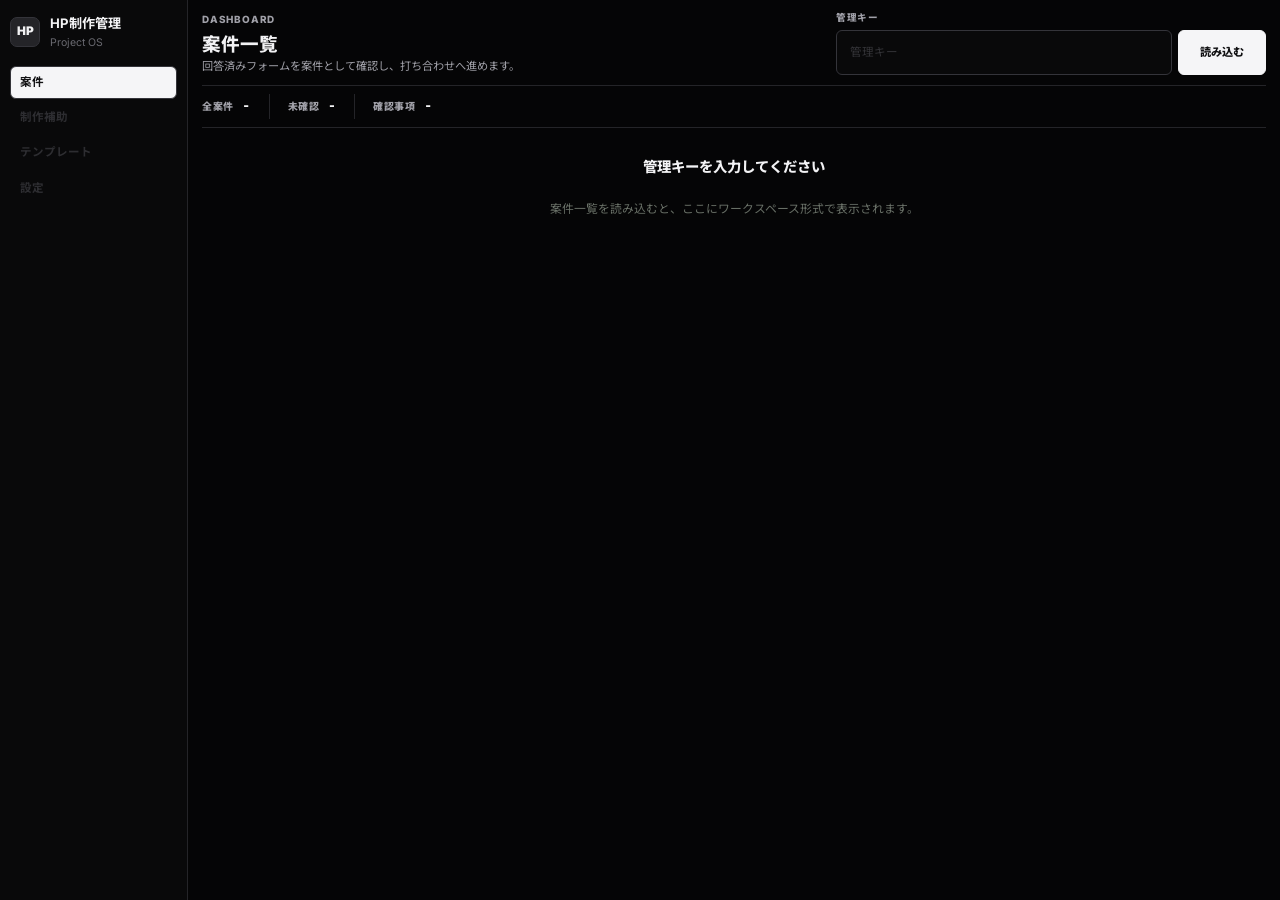
==== commit e7841576: "Improve meeting edit readability" ====
--- a/admin.html
+++ b/admin.html
@@ -8,11 +8,11 @@
       name="description"
       content="ホームページ制作案件を管理するための管理画面です。"
     />
-    <link rel="stylesheet" href="./styles.css?v=20260622-dark-meeting-edit" />
+    <link rel="stylesheet" href="./styles.css?v=20260622-meeting-readability" />
   </head>
   <body>
     <main class="app-shell" aria-label="管理画面を読み込み中"></main>
     <script src="./config.js?v=20260525"></script>
-    <script src="./app.js?v=20260622-dark-meeting-edit"></script>
+    <script src="./app.js?v=20260622-meeting-readability"></script>
   </body>
 </html>
--- a/styles.css
+++ b/styles.css
@@ -5785,3 +5785,423 @@
     animation-duration: 0.01ms !important;
   }
 }
+
+/* Meeting edit readability pass */
+body.meeting-sheet-mode {
+  --meeting-bg: #070708;
+  --meeting-panel: #101114;
+  --meeting-panel-2: #15161a;
+  --meeting-panel-3: #1c1d22;
+  --meeting-line: #2b2c33;
+  --meeting-line-strong: #3d3f48;
+  --meeting-text: #f5f5f7;
+  --meeting-muted: #a5a6ad;
+  --meeting-subtle: #74757d;
+  --meeting-blue: #0a84ff;
+  --meeting-blue-soft: rgba(10, 132, 255, 0.16);
+  --meeting-danger: #ff6b63;
+}
+
+body.meeting-sheet-mode .form-panel {
+  background: var(--meeting-bg);
+}
+
+body.meeting-sheet-mode .meeting-sheet {
+  max-width: 1320px;
+  margin: 0 auto;
+  gap: 12px;
+}
+
+body.meeting-sheet-mode .meeting-sheet-review-section {
+  display: grid;
+  grid-template-columns: 30px minmax(0, 1fr);
+  gap: 12px;
+  margin-bottom: 12px;
+  padding: 14px;
+  border: 1px solid var(--meeting-line);
+  border-radius: 8px;
+  background: var(--meeting-panel);
+}
+
+body.meeting-sheet-mode .meeting-sheet-detail {
+  display: block;
+  margin: 10px 0;
+  padding: 0;
+  overflow: hidden;
+  border: 1px solid var(--meeting-line);
+  border-radius: 8px;
+  background: var(--meeting-panel);
+  scroll-margin-top: 58px;
+}
+
+body.meeting-sheet-mode .meeting-sheet-detail:first-child {
+  border-top: 1px solid var(--meeting-line);
+}
+
+body.meeting-sheet-mode .meeting-sheet-summary {
+  display: grid;
+  grid-template-columns: 30px minmax(0, 1fr) auto;
+  gap: 12px;
+  align-items: center;
+  min-height: 64px;
+  padding: 13px 15px;
+  list-style: none;
+  cursor: pointer;
+}
+
+body.meeting-sheet-mode .meeting-sheet-summary::-webkit-details-marker {
+  display: none;
+}
+
+body.meeting-sheet-mode .meeting-sheet-summary:hover,
+body.meeting-sheet-mode .meeting-sheet-summary:focus-visible {
+  background: #14151a;
+  outline: 2px solid rgba(10, 132, 255, 0.32);
+  outline-offset: -2px;
+}
+
+body.meeting-sheet-mode .meeting-sheet-detail[open] .meeting-sheet-summary {
+  border-bottom: 1px solid var(--meeting-line);
+  background: #121318;
+}
+
+body.meeting-sheet-mode .meeting-sheet-index {
+  width: 24px;
+  height: 24px;
+  margin: 0;
+  border: 1px solid var(--meeting-line-strong);
+  border-radius: 7px;
+  background: var(--meeting-panel-3);
+  color: #d7d8de;
+  font-size: 0.72rem;
+}
+
+body.meeting-sheet-mode .meeting-sheet-summary-main {
+  display: grid;
+  gap: 2px;
+  min-width: 0;
+}
+
+body.meeting-sheet-mode .meeting-sheet-summary-main h2 {
+  margin: 0;
+  color: var(--meeting-text);
+  font-size: 0.96rem;
+  line-height: 1.35;
+  font-weight: 850;
+}
+
+body.meeting-sheet-mode .meeting-sheet-summary-main span {
+  overflow: hidden;
+  color: var(--meeting-muted);
+  font-size: 0.73rem;
+  line-height: 1.45;
+  text-overflow: ellipsis;
+  white-space: nowrap;
+}
+
+body.meeting-sheet-mode .meeting-sheet-summary-actions {
+  display: inline-flex;
+  align-items: center;
+  justify-content: flex-end;
+  gap: 7px;
+}
+
+body.meeting-sheet-mode .meeting-sheet-review-badge {
+  display: inline-flex;
+  align-items: center;
+  min-height: 24px;
+  padding: 2px 8px;
+  border: 1px solid var(--meeting-line-strong);
+  border-radius: 999px;
+  background: var(--meeting-panel-2);
+  color: #b9bac2;
+  font-size: 0.68rem;
+  font-weight: 800;
+  white-space: nowrap;
+}
+
+body.meeting-sheet-mode .meeting-sheet-detail.has-review-items .meeting-sheet-review-badge {
+  border-color: rgba(10, 132, 255, 0.52);
+  background: var(--meeting-blue-soft);
+  color: #cfe5ff;
+}
+
+body.meeting-sheet-mode .meeting-sheet-detail .meeting-sheet-body {
+  padding: 16px 16px 18px 57px;
+}
+
+body.meeting-sheet-mode .meeting-sheet-detail .step-header,
+body.meeting-sheet-mode .meeting-sheet-detail .schedule-step-header {
+  display: none;
+}
+
+body.meeting-sheet-mode .meeting-sheet-body > .step,
+body.meeting-sheet-mode .meeting-sheet-body > .review-needed-step-page,
+body.meeting-sheet-mode .schedule-step {
+  background: transparent;
+}
+
+body.meeting-sheet-mode .fields {
+  grid-template-columns: repeat(2, minmax(0, 1fr));
+  gap: 15px 16px;
+}
+
+body.meeting-sheet-mode .field,
+body.meeting-sheet-mode fieldset.field,
+body.meeting-sheet-mode .contents-tri-field,
+body.meeting-sheet-mode .features-tri-field {
+  padding: 0;
+  border: 0;
+  border-radius: 0;
+  background: transparent;
+  box-shadow: none;
+}
+
+body.meeting-sheet-mode .field:has(textarea),
+body.meeting-sheet-mode fieldset.field,
+body.meeting-sheet-mode .contents-tri-field,
+body.meeting-sheet-mode .features-tri-field {
+  grid-column: 1 / -1;
+}
+
+body.meeting-sheet-mode .field label,
+body.meeting-sheet-mode .field legend {
+  color: #e8e8ec;
+  font-size: 0.82rem;
+  line-height: 1.35;
+  font-weight: 800;
+}
+
+body.meeting-sheet-mode .hint,
+body.meeting-sheet-mode .choice-note,
+body.meeting-sheet-mode .schedule-side-note,
+body.meeting-sheet-mode .field-hint {
+  margin: 0;
+  color: var(--meeting-muted);
+  font-size: 0.76rem;
+  line-height: 1.55;
+}
+
+body.meeting-sheet-mode .required {
+  min-height: 18px;
+  border: 1px solid rgba(255, 107, 99, 0.35);
+  background: rgba(255, 107, 99, 0.16);
+  color: #ffc2bd;
+  padding: 1px 7px;
+  font-size: 0.66rem;
+}
+
+body.meeting-sheet-mode .control-shell {
+  background: transparent;
+}
+
+body.meeting-sheet-mode input,
+body.meeting-sheet-mode textarea,
+body.meeting-sheet-mode select {
+  min-height: 42px;
+  border: 1px solid var(--meeting-line-strong);
+  border-radius: 8px;
+  background: #0b0c0f;
+  color: #ffffff;
+  padding: 10px 12px;
+  font-size: 0.88rem;
+  box-shadow: none;
+}
+
+body.meeting-sheet-mode textarea {
+  min-height: 92px;
+}
+
+body.meeting-sheet-mode input::placeholder,
+body.meeting-sheet-mode textarea::placeholder {
+  color: #6d6e76;
+  opacity: 1;
+}
+
+body.meeting-sheet-mode input:hover,
+body.meeting-sheet-mode textarea:hover,
+body.meeting-sheet-mode select:hover {
+  border-color: #5a5c66;
+  background: #0f1014;
+}
+
+body.meeting-sheet-mode input:focus,
+body.meeting-sheet-mode textarea:focus,
+body.meeting-sheet-mode select:focus,
+body.meeting-sheet-mode .option-card:has(input:focus-visible),
+body.meeting-sheet-mode .purpose-card:has(input:focus-visible),
+body.meeting-sheet-mode .audience-card:has(input:focus-visible),
+body.meeting-sheet-mode .tri-controls label:has(input:focus-visible),
+body.meeting-sheet-mode .contents-tri-controls label:has(input:focus-visible),
+body.meeting-sheet-mode .features-tri-controls label:has(input:focus-visible) {
+  border-color: var(--meeting-blue);
+  outline: 2px solid rgba(10, 132, 255, 0.34);
+  outline-offset: 2px;
+  box-shadow: none;
+}
+
+body.meeting-sheet-mode .option-grid,
+body.meeting-sheet-mode .purpose-option-grid,
+body.meeting-sheet-mode .audience-option-grid {
+  grid-template-columns: repeat(auto-fit, minmax(180px, 1fr));
+  gap: 8px;
+}
+
+body.meeting-sheet-mode .option-card,
+body.meeting-sheet-mode .purpose-card,
+body.meeting-sheet-mode .audience-card {
+  min-height: 42px;
+  border: 1px solid var(--meeting-line);
+  border-radius: 8px;
+  background: var(--meeting-panel-2);
+  color: #e7e7eb;
+  padding: 9px 11px;
+  font-size: 0.82rem;
+  box-shadow: none;
+}
+
+body.meeting-sheet-mode .purpose-icon,
+body.meeting-sheet-mode .audience-icon {
+  display: block;
+  width: 20px;
+  height: 20px;
+  opacity: 0.9;
+}
+
+body.meeting-sheet-mode .purpose-check,
+body.meeting-sheet-mode .audience-check {
+  display: grid;
+}
+
+body.meeting-sheet-mode .option-card:hover,
+body.meeting-sheet-mode .purpose-card:hover,
+body.meeting-sheet-mode .audience-card:hover {
+  border-color: #5a5c66;
+  background: var(--meeting-panel-3);
+}
+
+body.meeting-sheet-mode .option-card:has(input:checked),
+body.meeting-sheet-mode .purpose-card:has(input:checked),
+body.meeting-sheet-mode .audience-card:has(input:checked) {
+  border-color: rgba(10, 132, 255, 0.72);
+  background: rgba(10, 132, 255, 0.18);
+  color: #ffffff;
+}
+
+body.meeting-sheet-mode .tri-list {
+  gap: 8px;
+}
+
+body.meeting-sheet-mode .tri-row,
+body.meeting-sheet-mode .contents-tri-row,
+body.meeting-sheet-mode .features-tri-row {
+  grid-template-columns: minmax(220px, 1fr) auto;
+  min-height: 46px;
+  border: 1px solid var(--meeting-line);
+  border-radius: 8px;
+  background: var(--meeting-panel-2);
+  padding: 8px 10px;
+}
+
+body.meeting-sheet-mode .tri-label,
+body.meeting-sheet-mode .contents-tri-label,
+body.meeting-sheet-mode .features-tri-label {
+  color: #e7e7eb;
+  font-size: 0.84rem;
+}
+
+body.meeting-sheet-mode .feature-description {
+  color: var(--meeting-muted);
+}
+
+body.meeting-sheet-mode .tri-controls,
+body.meeting-sheet-mode .contents-tri-controls,
+body.meeting-sheet-mode .features-tri-controls {
+  border-color: var(--meeting-line-strong);
+}
+
+body.meeting-sheet-mode .tri-controls label,
+body.meeting-sheet-mode .contents-tri-controls label,
+body.meeting-sheet-mode .features-tri-controls label {
+  min-height: 30px;
+  border-color: var(--meeting-line-strong);
+  background: #0d0e11;
+  color: #b9bac2;
+  padding: 5px 9px;
+  font-size: 0.76rem;
+}
+
+body.meeting-sheet-mode .tri-controls label:hover,
+body.meeting-sheet-mode .contents-tri-controls label:hover,
+body.meeting-sheet-mode .features-tri-controls label:hover {
+  background: var(--meeting-panel-3);
+  color: #ffffff;
+}
+
+body.meeting-sheet-mode .tri-controls label:has(input:checked),
+body.meeting-sheet-mode .contents-tri-controls label:has(input:checked),
+body.meeting-sheet-mode .features-tri-controls label:has(input:checked) {
+  border-color: rgba(10, 132, 255, 0.72);
+  background: rgba(10, 132, 255, 0.22);
+  color: #ffffff;
+}
+
+body.meeting-sheet-mode .review-needed-summary {
+  border-color: rgba(10, 132, 255, 0.32);
+  background: rgba(10, 132, 255, 0.12);
+}
+
+body.meeting-sheet-mode .review-needed-group,
+body.meeting-sheet-mode .review-needed-item {
+  border-color: var(--meeting-line);
+  background: var(--meeting-panel-2);
+}
+
+body.meeting-sheet-mode .review-needed-list-large {
+  background: #0c0d10;
+}
+
+@media (max-width: 1024px) {
+  body.meeting-sheet-mode .meeting-sheet-detail .meeting-sheet-body {
+    padding-left: 16px;
+  }
+
+  body.meeting-sheet-mode .fields {
+    grid-template-columns: 1fr;
+  }
+}
+
+@media (max-width: 760px) {
+  body.meeting-sheet-mode .meeting-sheet-review-section {
+    grid-template-columns: 24px minmax(0, 1fr);
+    padding: 11px;
+  }
+
+  body.meeting-sheet-mode .meeting-sheet-summary {
+    grid-template-columns: 24px minmax(0, 1fr);
+    gap: 9px;
+    padding: 11px;
+  }
+
+  body.meeting-sheet-mode .meeting-sheet-summary-actions {
+    grid-column: 2;
+    justify-content: flex-start;
+  }
+
+  body.meeting-sheet-mode .meeting-sheet-summary-main span {
+    white-space: normal;
+  }
+
+  body.meeting-sheet-mode .meeting-sheet-detail .meeting-sheet-body {
+    padding: 12px;
+  }
+
+  body.meeting-sheet-mode .option-grid,
+  body.meeting-sheet-mode .purpose-option-grid,
+  body.meeting-sheet-mode .audience-option-grid,
+  body.meeting-sheet-mode .tri-row,
+  body.meeting-sheet-mode .contents-tri-row,
+  body.meeting-sheet-mode .features-tri-row {
+    grid-template-columns: 1fr;
+  }
+}
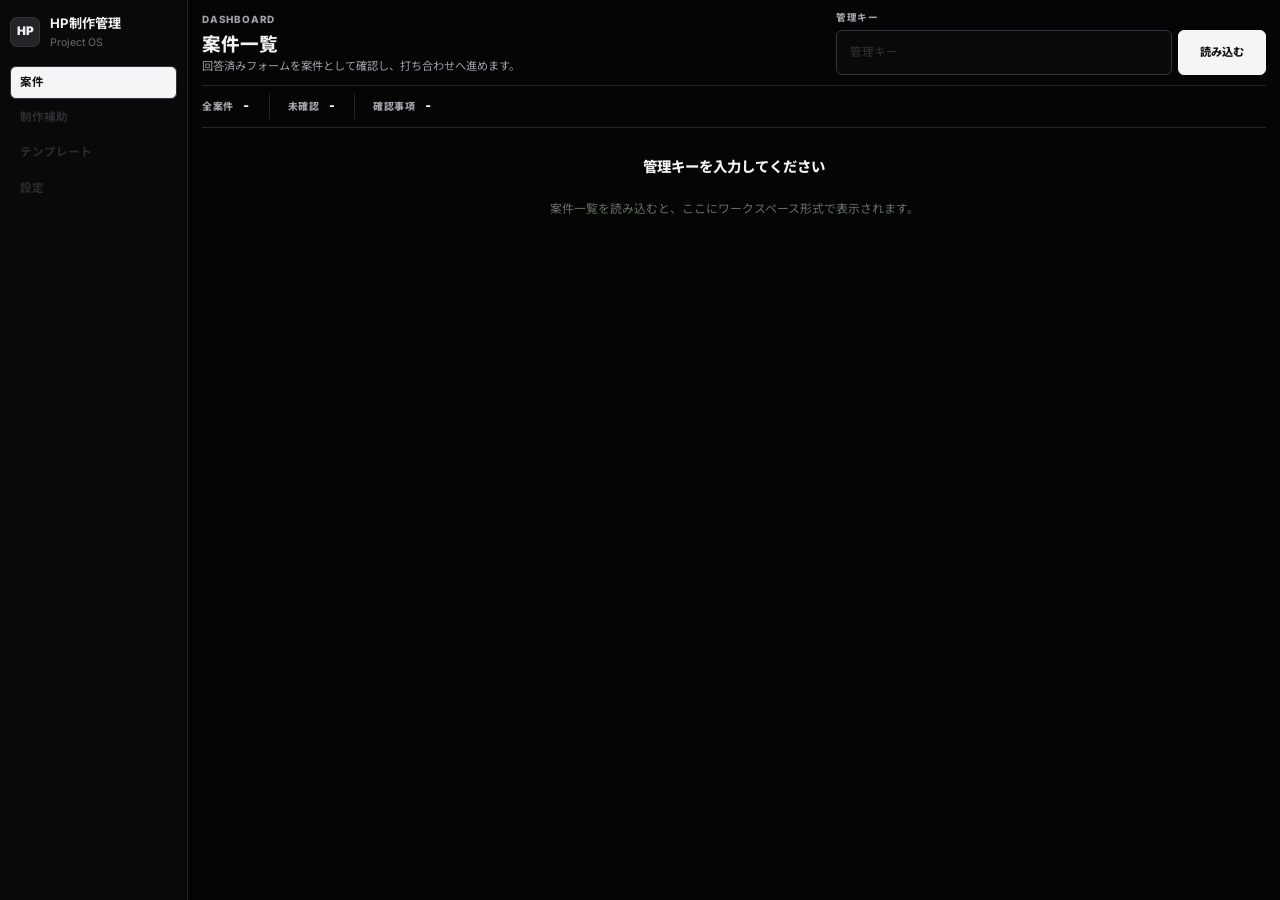
==== commit 651a546f: "Flatten meeting form background layers" ====
--- a/admin.html
+++ b/admin.html
@@ -8,11 +8,11 @@
       name="description"
       content="ホームページ制作案件を管理するための管理画面です。"
     />
-    <link rel="stylesheet" href="./styles.css?v=20260622-meeting-readability" />
+    <link rel="stylesheet" href="./styles.css?v=20260622-meeting-flat-layers" />
   </head>
   <body>
     <main class="app-shell" aria-label="管理画面を読み込み中"></main>
     <script src="./config.js?v=20260525"></script>
-    <script src="./app.js?v=20260622-meeting-readability"></script>
+    <script src="./app.js?v=20260622-meeting-flat-layers"></script>
   </body>
 </html>
--- a/styles.css
+++ b/styles.css
@@ -6205,3 +6205,477 @@
     grid-template-columns: 1fr;
   }
 }
+
+/* Meeting edit contrast hardening */
+body.meeting-sheet-mode .meeting-sheet-section:not(.meeting-sheet-detail) {
+  background: transparent;
+}
+
+body.meeting-sheet-mode .meeting-sheet-section:not(.meeting-sheet-detail) .meeting-sheet-body {
+  background: transparent;
+}
+
+body.meeting-sheet-mode .field,
+body.meeting-sheet-mode .field:is(fieldset),
+body.meeting-sheet-mode fieldset.field,
+body.meeting-sheet-mode .control-shell,
+body.meeting-sheet-mode .contents-tri-field,
+body.meeting-sheet-mode .features-tri-field {
+  border: 0 !important;
+  background: transparent !important;
+  box-shadow: none !important;
+}
+
+body.meeting-sheet-mode .field label,
+body.meeting-sheet-mode .field legend,
+body.meeting-sheet-mode .hint,
+body.meeting-sheet-mode .choice-note,
+body.meeting-sheet-mode .schedule-side-note {
+  background: transparent !important;
+}
+
+body.meeting-sheet-mode .field > label,
+body.meeting-sheet-mode .field legend {
+  margin: 0 0 2px;
+  color: #f0f0f3 !important;
+}
+
+body.meeting-sheet-mode .hint,
+body.meeting-sheet-mode .choice-note,
+body.meeting-sheet-mode .schedule-side-note {
+  color: #a8a9b1 !important;
+}
+
+body.meeting-sheet-mode .required {
+  border-color: rgba(255, 107, 99, 0.45) !important;
+  background: rgba(255, 107, 99, 0.18) !important;
+  color: #ffd1cd !important;
+}
+
+body.meeting-sheet-mode input,
+body.meeting-sheet-mode textarea,
+body.meeting-sheet-mode select {
+  border-color: #3d3f48 !important;
+  background: #0b0c0f !important;
+  color: #ffffff !important;
+}
+
+body.meeting-sheet-mode input::placeholder,
+body.meeting-sheet-mode textarea::placeholder {
+  color: #73747d !important;
+  opacity: 1 !important;
+}
+
+/* Customer form slim step navigation */
+body:not(.meeting-sheet-mode):not(.admin-mode) .progress-wrap {
+  margin: 0 0 28px;
+  padding: 8px 0 10px;
+  border: 0;
+  border-radius: 0;
+  background: rgba(255, 255, 255, 0.88);
+  box-shadow: none;
+}
+
+body:not(.meeting-sheet-mode):not(.admin-mode) .step-jump-nav {
+  display: flex;
+  flex-wrap: wrap;
+  gap: 6px;
+  margin-top: 12px;
+  padding: 0;
+  border: 0;
+  background: transparent;
+}
+
+body:not(.meeting-sheet-mode):not(.admin-mode) .step-jump-button {
+  display: inline-flex;
+  align-items: center;
+  justify-content: center;
+  gap: 5px;
+  min-width: 0;
+  min-height: 30px;
+  border: 1px solid transparent;
+  border-radius: 999px;
+  background: transparent;
+  color: #6e6e73;
+  padding: 3px 8px 3px 5px;
+  font-size: 0.78rem;
+  font-weight: 800;
+  box-shadow: none;
+  transition: background 160ms ease, border-color 160ms ease, color 160ms ease;
+}
+
+body:not(.meeting-sheet-mode):not(.admin-mode) .step-jump-button:hover,
+body:not(.meeting-sheet-mode):not(.admin-mode) .step-jump-button:focus-visible {
+  border-color: rgba(0, 113, 227, 0.24);
+  background: rgba(0, 113, 227, 0.07);
+  color: #005ecb;
+  transform: none;
+}
+
+body:not(.meeting-sheet-mode):not(.admin-mode) .step-jump-button.active {
+  border-color: rgba(0, 113, 227, 0.16);
+  background: #0071e3;
+  color: #ffffff;
+}
+
+body:not(.meeting-sheet-mode):not(.admin-mode) .step-jump-button.visited:not(.active) {
+  border-color: transparent;
+  background: #eef6ff;
+  color: #0067d8;
+}
+
+body:not(.meeting-sheet-mode):not(.admin-mode) .step-jump-number {
+  width: 19px;
+  height: 19px;
+  flex: 0 0 19px;
+  border-radius: 999px;
+  background: #f1f1f4;
+  color: inherit;
+  font-size: 0.72rem;
+  font-weight: 850;
+}
+
+body:not(.meeting-sheet-mode):not(.admin-mode) .step-jump-button.active .step-jump-number {
+  background: rgba(255, 255, 255, 0.22);
+}
+
+body:not(.meeting-sheet-mode):not(.admin-mode) .step-jump-label {
+  width: auto;
+  max-width: 5em;
+  font-size: 0.74rem;
+  line-height: 1;
+}
+
+@media (max-width: 760px) {
+  body:not(.meeting-sheet-mode):not(.admin-mode) .step-jump-nav {
+    flex-wrap: nowrap;
+    overflow-x: auto;
+    overscroll-behavior-inline: contain;
+    padding: 0 14px 6px;
+    scrollbar-width: none;
+    -webkit-overflow-scrolling: touch;
+  }
+
+  body:not(.meeting-sheet-mode):not(.admin-mode) .step-jump-nav::-webkit-scrollbar {
+    display: none;
+  }
+
+  body:not(.meeting-sheet-mode):not(.admin-mode) .step-jump-button {
+    flex: 0 0 auto;
+  }
+}
+
+/* Meeting edit mode: neutral dark contrast and full accordion support */
+body.meeting-sheet-mode {
+  --bg: #0b0d11;
+  --panel: #141820;
+  --paper: #171c24;
+  --text: #f4f1e8;
+  --muted: #b7b2a6;
+  --line: #2f3540;
+  --line-strong: #49505d;
+  --soft: #1d232c;
+  --primary: #d6b36a;
+  --primary-dark: #f0d38b;
+  --primary-soft: rgba(214, 179, 106, 0.16);
+  --accent: #9ca3af;
+  --focus: #d6b36a;
+  --meeting-bg: #0b0d11;
+  --meeting-panel: #141820;
+  --meeting-panel-2: #1a2029;
+  --meeting-panel-3: #222936;
+  --meeting-line: #2f3540;
+  --meeting-line-strong: #49505d;
+  --meeting-text: #f4f1e8;
+  --meeting-muted: #b7b2a6;
+  --meeting-subtle: #8f8a80;
+  --meeting-blue: #d6b36a;
+  --meeting-blue-soft: rgba(214, 179, 106, 0.16);
+  background: #0b0d11 !important;
+  color: var(--meeting-text);
+}
+
+body.meeting-sheet-mode .app-shell,
+body.meeting-sheet-mode .form-panel {
+  background: #0b0d11 !important;
+}
+
+body.meeting-sheet-mode .form-panel {
+  padding: 12px 16px 20px;
+}
+
+body.meeting-sheet-mode .meeting-banner,
+body.meeting-sheet-mode .progress-wrap {
+  border-color: #2a303a !important;
+  background: rgba(20, 24, 32, 0.96) !important;
+}
+
+body.meeting-sheet-mode .step-jump-button:hover,
+body.meeting-sheet-mode .step-jump-button:focus-visible {
+  background: #252c37 !important;
+  color: #fff7e3 !important;
+  outline: 2px solid rgba(214, 179, 106, 0.42) !important;
+}
+
+body.meeting-sheet-mode .step-jump-number {
+  border-color: #434a56 !important;
+  background: #222936 !important;
+  color: #ebe6da !important;
+}
+
+body.meeting-sheet-mode .meeting-sheet {
+  max-width: 1360px;
+}
+
+body.meeting-sheet-mode .meeting-sheet-review-section,
+body.meeting-sheet-mode .meeting-sheet-detail {
+  display: block !important;
+  margin: 10px 0 !important;
+  border: 1px solid var(--meeting-line) !important;
+  border-radius: 8px !important;
+  background: var(--meeting-panel) !important;
+  overflow: hidden;
+}
+
+body.meeting-sheet-mode .meeting-sheet-review-section:first-child,
+body.meeting-sheet-mode .meeting-sheet-detail:first-child {
+  border-top: 1px solid var(--meeting-line) !important;
+}
+
+body.meeting-sheet-mode .meeting-sheet-summary {
+  display: grid;
+  grid-template-columns: 28px minmax(0, 1fr) auto;
+  gap: 11px;
+  align-items: center;
+  min-height: 58px;
+  padding: 12px 14px;
+  color: var(--meeting-text);
+  background: var(--meeting-panel);
+  cursor: pointer;
+}
+
+body.meeting-sheet-mode .meeting-sheet-summary:hover,
+body.meeting-sheet-mode .meeting-sheet-summary:focus-visible {
+  background: #1b212b !important;
+  outline: 2px solid rgba(214, 179, 106, 0.36) !important;
+  outline-offset: -2px;
+}
+
+body.meeting-sheet-mode .meeting-sheet-detail[open] .meeting-sheet-summary {
+  border-bottom: 1px solid var(--meeting-line) !important;
+  background: #181d26 !important;
+}
+
+body.meeting-sheet-mode .meeting-sheet-index {
+  border-color: #4b5360 !important;
+  background: #232a35 !important;
+  color: #f0e7d2 !important;
+}
+
+body.meeting-sheet-mode .meeting-sheet-summary-main h2 {
+  color: #fff9ea !important;
+}
+
+body.meeting-sheet-mode .meeting-sheet-summary-main span {
+  color: #aaa598 !important;
+}
+
+body.meeting-sheet-mode .meeting-sheet-review-badge {
+  border-color: #4b5360 !important;
+  background: #202630 !important;
+  color: #c8c2b5 !important;
+}
+
+body.meeting-sheet-mode .meeting-sheet-detail.has-review-items .meeting-sheet-review-badge,
+body.meeting-sheet-mode .meeting-sheet-review-section.has-review-items .meeting-sheet-review-badge {
+  border-color: rgba(214, 179, 106, 0.62) !important;
+  background: rgba(214, 179, 106, 0.15) !important;
+  color: #f5d992 !important;
+}
+
+body.meeting-sheet-mode .meeting-sheet-collapse-icon {
+  width: 8px;
+  height: 8px;
+  border-right: 2px solid #aaa598;
+  border-bottom: 2px solid #aaa598;
+  transform: rotate(45deg);
+  transition: transform 160ms ease, border-color 160ms ease;
+}
+
+body.meeting-sheet-mode .meeting-sheet-detail[open] .meeting-sheet-collapse-icon {
+  transform: rotate(225deg);
+  border-color: #f5d992;
+}
+
+body.meeting-sheet-mode .meeting-sheet-detail .meeting-sheet-body {
+  padding: 16px 18px 18px 54px !important;
+  background: #11151c !important;
+}
+
+body.meeting-sheet-mode .meeting-sheet-body > .step,
+body.meeting-sheet-mode .meeting-sheet-body > .review-needed-step-page,
+body.meeting-sheet-mode .schedule-step {
+  color: var(--meeting-text);
+}
+
+body.meeting-sheet-mode .field,
+body.meeting-sheet-mode .field:is(fieldset),
+body.meeting-sheet-mode fieldset.field,
+body.meeting-sheet-mode .control-shell,
+body.meeting-sheet-mode .contents-tri-field,
+body.meeting-sheet-mode .features-tri-field {
+  background: transparent !important;
+}
+
+body.meeting-sheet-mode .field > label,
+body.meeting-sheet-mode .field legend {
+  color: #f0eadb !important;
+}
+
+body.meeting-sheet-mode .hint,
+body.meeting-sheet-mode .choice-note,
+body.meeting-sheet-mode .schedule-side-note,
+body.meeting-sheet-mode .field-hint {
+  color: #aaa598 !important;
+}
+
+body.meeting-sheet-mode input,
+body.meeting-sheet-mode textarea,
+body.meeting-sheet-mode select {
+  border-color: #464d59 !important;
+  background: #0d1117 !important;
+  color: #fffdf7 !important;
+}
+
+body.meeting-sheet-mode input:hover,
+body.meeting-sheet-mode textarea:hover,
+body.meeting-sheet-mode select:hover {
+  border-color: #68707e !important;
+  background: #111720 !important;
+}
+
+body.meeting-sheet-mode input:focus,
+body.meeting-sheet-mode textarea:focus,
+body.meeting-sheet-mode select:focus,
+body.meeting-sheet-mode .option-card:has(input:focus-visible),
+body.meeting-sheet-mode .purpose-card:has(input:focus-visible),
+body.meeting-sheet-mode .audience-card:has(input:focus-visible),
+body.meeting-sheet-mode .tri-controls label:has(input:focus-visible),
+body.meeting-sheet-mode .contents-tri-controls label:has(input:focus-visible),
+body.meeting-sheet-mode .features-tri-controls label:has(input:focus-visible) {
+  border-color: #d6b36a !important;
+  outline: 2px solid rgba(214, 179, 106, 0.42) !important;
+  outline-offset: 2px;
+}
+
+body.meeting-sheet-mode .option-card,
+body.meeting-sheet-mode .purpose-card,
+body.meeting-sheet-mode .audience-card,
+body.meeting-sheet-mode .tri-row,
+body.meeting-sheet-mode .contents-tri-row,
+body.meeting-sheet-mode .features-tri-row,
+body.meeting-sheet-mode .schedule-section,
+body.meeting-sheet-mode .review-needed-group,
+body.meeting-sheet-mode .review-needed-item {
+  border-color: #333a45 !important;
+  background: #1a2029 !important;
+}
+
+body.meeting-sheet-mode .option-card:hover,
+body.meeting-sheet-mode .purpose-card:hover,
+body.meeting-sheet-mode .audience-card:hover,
+body.meeting-sheet-mode .tri-controls label:hover,
+body.meeting-sheet-mode .contents-tri-controls label:hover,
+body.meeting-sheet-mode .features-tri-controls label:hover,
+body.meeting-sheet-mode .review-needed-item:hover,
+body.meeting-sheet-mode .review-needed-item:focus-visible,
+body.meeting-sheet-mode .review-needed-group-title:hover,
+body.meeting-sheet-mode .review-needed-group-title:focus-visible {
+  border-color: #586170 !important;
+  background: #222936 !important;
+}
+
+body.meeting-sheet-mode .option-card:has(input:checked),
+body.meeting-sheet-mode .purpose-card:has(input:checked),
+body.meeting-sheet-mode .audience-card:has(input:checked),
+body.meeting-sheet-mode .tri-controls label:has(input:checked),
+body.meeting-sheet-mode .contents-tri-controls label:has(input:checked),
+body.meeting-sheet-mode .features-tri-controls label:has(input:checked) {
+  border-color: rgba(214, 179, 106, 0.7) !important;
+  background: rgba(214, 179, 106, 0.14) !important;
+  color: #fff9ea !important;
+}
+
+body.meeting-sheet-mode .review-needed-summary {
+  border-color: rgba(214, 179, 106, 0.48) !important;
+  background: rgba(214, 179, 106, 0.13) !important;
+}
+
+body.meeting-sheet-mode .review-needed-summary span {
+  background: #d6b36a !important;
+  color: #15120b !important;
+}
+
+@media (max-width: 1024px) {
+  body.meeting-sheet-mode .meeting-sheet-detail .meeting-sheet-body {
+    padding-left: 16px !important;
+  }
+}
+
+@media (max-width: 760px) {
+  body.meeting-sheet-mode .form-panel {
+    padding: 10px;
+  }
+
+  body.meeting-sheet-mode .meeting-sheet-summary {
+    grid-template-columns: 24px minmax(0, 1fr);
+  }
+
+  body.meeting-sheet-mode .meeting-sheet-summary-actions {
+    grid-column: 2;
+    justify-content: flex-start;
+  }
+
+  body.meeting-sheet-mode .meeting-sheet-detail .meeting-sheet-body {
+    padding: 12px !important;
+  }
+}
+
+/* Meeting edit mode: flatten nested background layers */
+body.meeting-sheet-mode .meeting-sheet-detail .meeting-sheet-body {
+  background: var(--meeting-panel) !important;
+}
+
+body.meeting-sheet-mode .schedule-sections,
+body.meeting-sheet-mode .schedule-section-body {
+  gap: 14px;
+  background: transparent !important;
+}
+
+body.meeting-sheet-mode .schedule-section {
+  padding: 0 0 16px !important;
+  border: 0 !important;
+  border-bottom: 1px solid var(--meeting-line) !important;
+  border-radius: 0 !important;
+  background: transparent !important;
+}
+
+body.meeting-sheet-mode .schedule-section:last-child {
+  padding-bottom: 0 !important;
+  border-bottom: 0 !important;
+}
+
+body.meeting-sheet-mode .schedule-section h3 {
+  padding-left: 0 !important;
+  color: #fff9ea !important;
+}
+
+body.meeting-sheet-mode .schedule-section h3::before {
+  display: none !important;
+}
+
+body.meeting-sheet-mode .schedule-field-row {
+  padding: 0 !important;
+  border: 0 !important;
+  background: transparent !important;
+}
